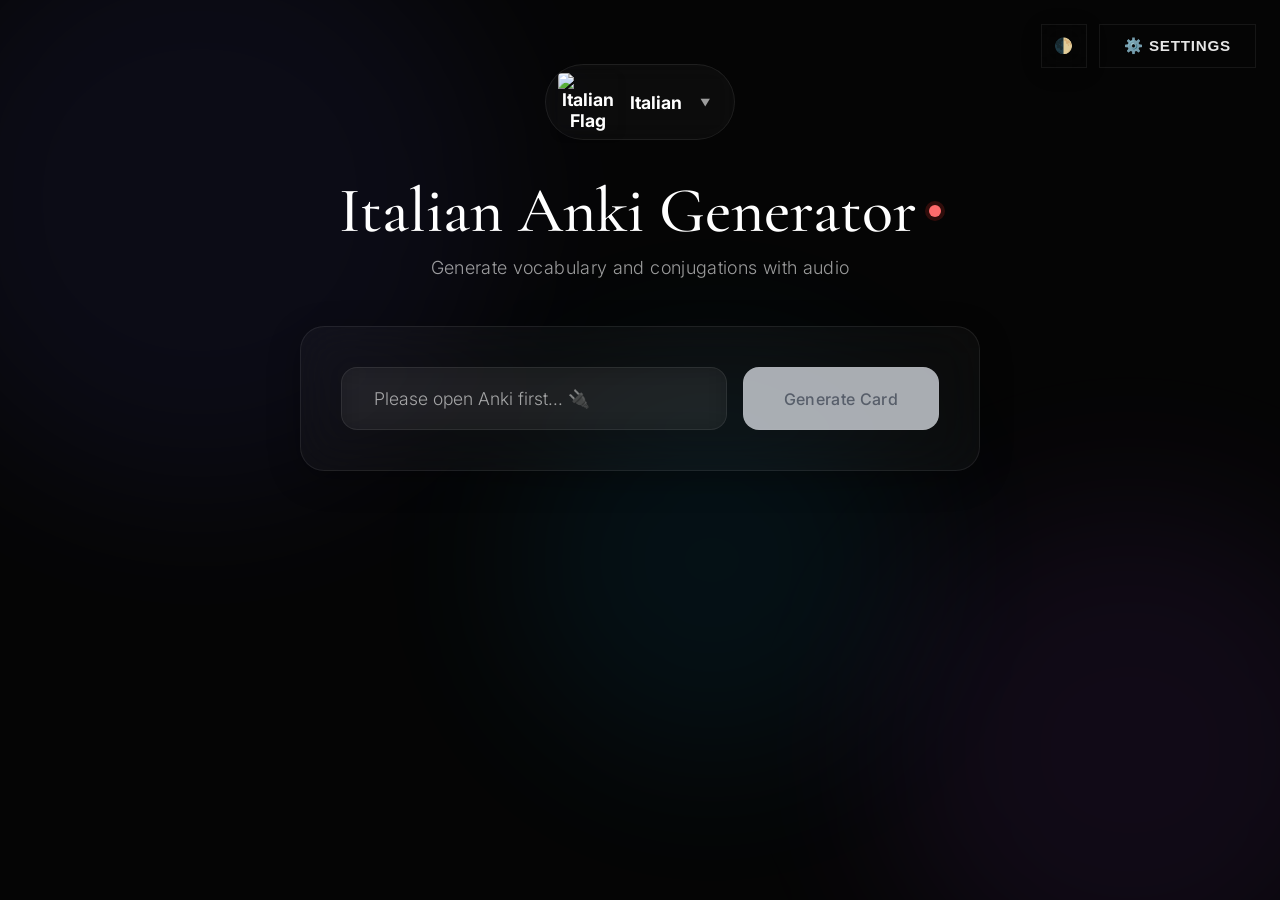
==== static/index.html @ a49e71ac "Add mobile instructions overlay for phone users" ====
<!DOCTYPE html>
<html lang="en">
<head>
    <meta charset="UTF-8">
    <meta name="viewport" content="width=device-width, initial-scale=1.0">
    <title>Italian Anki Generator</title>
    <link rel="stylesheet" href="styles.css?v=14">
    <link href="https://fonts.googleapis.com/css2?family=Cormorant+Garamond:ital,wght@0,300;0,400;0,500;0,600;1,400;1,500&family=Inter:wght@300;400;500;600&display=swap" rel="stylesheet">
    <link rel="icon" type="image/png" href="/favicon.png">
    <script>
        if (localStorage.getItem('theme') === 'light') {
            document.documentElement.classList.add('light-mode');
        }
    </script>
</head>
<body>
    <!-- Mobile Instructions Overlay -->
    <div id="mobileOverlay" class="mobile-overlay hidden">
        <div class="mobile-overlay-content">
            <div class="mobile-overlay-icon">💻</div>
            <h2>Desktop Required</h2>
            <p class="mobile-overlay-subtitle">This app connects directly to Anki on your computer.</p>

            <div class="mobile-instructions">
                <div class="mobile-step">
                    <span class="step-number">1</span>
                    <span>Open this website on your <strong>computer</strong> (not your phone)</span>
                </div>
                <div class="mobile-step">
                    <span class="step-number">2</span>
                    <span>Install <strong>Anki Desktop</strong> and the <strong>AnkiConnect</strong> add-on</span>
                </div>
                <div class="mobile-step">
                    <span class="step-number">3</span>
                    <span>Keep Anki open, then use this website to generate flashcards</span>
                </div>
                <div class="mobile-step">
                    <span class="step-number">4</span>
                    <span>Your cards will sync to <strong>AnkiWeb</strong> and appear on your phone automatically</span>
                </div>
            </div>

            <div class="mobile-overlay-url">
                <span class="url-label">Open on your computer:</span>
                <code id="siteUrl"></code>
            </div>

            <button id="mobileOverlayDismiss" class="mobile-dismiss-btn">I understand, continue anyway →</button>
        </div>
    </div>

    <div class="aurora-container">
        <div class="aurora-orb orb-1"></div>
        <div class="aurora-orb orb-2"></div>
        <div class="aurora-orb orb-3"></div>
    </div>
    <div class="top-right-nav">
        <button id="themeToggleBtn" class="settings-corner-btn" style="padding: 12px; min-width: auto;" title="Toggle Dark/Light Mode">🌓</button>
        <a href="/settings" class="settings-corner-btn" style="text-decoration: none;" title="Anki Settings">⚙️ Settings</a>
    </div>
    <div class="container" style="position: relative;">
        <header>
            <div class="flag-wrapper" style="position: relative; display: inline-block;">
                <div id="flagBanner" class="flag-banner bounce-anim" style="cursor: pointer; position: relative;">
                    <img id="flagImage" src="https://flagcdn.com/w160/it.png" class="waving-flag" alt="Italian Flag">
                    <span id="flagText">Italian</span>
                    <span class="dropdown-arrow">▼</span>
                </div>
                <div id="languageDropdown" class="custom-dropdown hidden">
                    <div class="dropdown-item" data-lang="Italian">🇮🇹 Italian</div>
                    <div class="dropdown-item" data-lang="Spanish">🇪🇸 Spanish</div>
                    <div class="dropdown-item" data-lang="French">🇫🇷 French</div>
                    <div class="dropdown-item" data-lang="German">🇩🇪 German</div>
                    <div class="dropdown-item" data-lang="Japanese">🇯🇵 Japanese</div>
                </div>
            </div>

            <div class="header-title-row">
                <h1 id="mainTitle">Italian Anki Generator</h1>
                <div class="status-indicator" id="ankiStatus" title="Checking Anki status..."></div>
            </div>
            <p>Generate vocabulary and conjugations with audio</p>
        </header>
        


        <div class="input-section minimal-panel">
            <form id="wordForm">
                <input type="text" id="wordInput" placeholder="Enter an Italian word or English phrase..." required autocomplete="off">
                <button type="submit" id="generateBtn">
                    <span class="btn-text">Generate Card</span>
                </button>
            </form>
            <div id="progressContainer" class="progress-container hidden">
                <div class="activity-header">
                    <div class="pulse-dot"></div>
                    <span>Live Generation Status</span>
                </div>
                <div id="activityLog" class="activity-log">
                    <!-- Streamed status updates will go here -->
                </div>
            </div>
            <div id="statusMessage" class="hidden"></div>
        </div>

        <div class="preview-section hidden" id="previewSection">
            <h2>Card Preview</h2>
            <div class="card-container">
                <div class="card-side minimal-panel" id="frontPreview">
                    <div class="side-label">Front</div>
                    <div class="html-content" id="frontHtml"></div>
                    <div class="audio-controls" id="frontAudioControls"></div>
                </div>
                <div class="card-side minimal-panel" id="backPreview">
                    <div class="side-label">Back</div>
                    <div class="html-content" id="backHtml"></div>
                    <div class="audio-controls" id="backAudioControls"></div>
                </div>
            </div>
        </div>
    </div>

    <script src="https://cdnjs.cloudflare.com/ajax/libs/gsap/3.12.2/gsap.min.js"></script>
    <script src="app.js?v=3"></script>
    <script>
        const themeToggleBtn = document.getElementById('themeToggleBtn');
        if (themeToggleBtn) {
            themeToggleBtn.addEventListener('click', () => {
                document.documentElement.classList.toggle('light-mode');
                const isLight = document.documentElement.classList.contains('light-mode');
                localStorage.setItem('theme', isLight ? 'light' : 'dark');
            });
        }

        // Mobile detection & overlay
        (function() {
            const isMobile = /Android|webOS|iPhone|iPad|iPod|BlackBerry|IEMobile|Opera Mini/i.test(navigator.userAgent)
                || (window.innerWidth <= 768 && 'ontouchstart' in window);
            const dismissed = sessionStorage.getItem('mobileDismissed');
            const overlay = document.getElementById('mobileOverlay');
            const siteUrl = document.getElementById('siteUrl');

            if (isMobile && !dismissed && overlay) {
                overlay.classList.remove('hidden');
                document.body.style.overflow = 'hidden';
                if (siteUrl) siteUrl.textContent = window.location.origin;
            }

            const dismissBtn = document.getElementById('mobileOverlayDismiss');
            if (dismissBtn) {
                dismissBtn.addEventListener('click', () => {
                    overlay.classList.add('hidden');
                    document.body.style.overflow = '';
                    sessionStorage.setItem('mobileDismissed', 'true');
                });
            }
        })();
    </script>
</body>
</html>
---- static/styles.css ----
@import url('https://fonts.googleapis.com/css2?family=Outfit:wght@400;500;600&family=Inter:wght@400;500;600&display=swap');

:root {
    --bg-color: #050505;
    --surface-color: rgba(255, 255, 255, 0.03);
    --surface-variant: rgba(255, 255, 255, 0.05);
    --text-primary: #ffffff;
    --text-secondary: rgba(255, 255, 255, 0.6);
    --border-color: rgba(255, 255, 255, 0.08);
    --accent-color: #ffffff;
    --accent-hover: rgba(255, 255, 255, 0.8);
    --input-bg: rgba(255, 255, 255, 0.02);
    --error-color: #ff6b6b;
    --success-color: #51cf66;
    --shadow-sm: 0 4px 24px rgba(0,0,0,0.2);
    --shadow-md: 0 8px 32px rgba(0,0,0,0.3);
}

:root.light-mode {
    --bg-color: #fcfcfc;
    --surface-color: rgba(255, 255, 255, 0.6);
    --surface-variant: rgba(255, 255, 255, 0.8);
    --text-primary: #111111;
    --text-secondary: rgba(0, 0, 0, 0.6);
    --border-color: rgba(0, 0, 0, 0.08);
    --accent-color: #000000;
    --accent-hover: rgba(0, 0, 0, 0.8);
    --input-bg: rgba(0, 0, 0, 0.02);
    --shadow-sm: 0 4px 24px rgba(0,0,0,0.05);
    --shadow-md: 0 8px 32px rgba(0,0,0,0.08);
}

/* Aurora Background */
.aurora-container {
    position: fixed;
    top: 0;
    left: 0;
    width: 100vw;
    height: 100vh;
    z-index: -1;
    overflow: hidden;
    background: var(--bg-color);
    transition: background 0.5s ease;
}
.aurora-orb {
    position: absolute;
    border-radius: 50%;
    filter: blur(80px);
    opacity: 0.5;
    animation: floatOrb 20s infinite ease-in-out alternate;
}
.orb-1 { width: 600px; height: 600px; background: rgba(99, 102, 241, 0.15); top: -100px; left: -100px; }
.orb-2 { width: 500px; height: 500px; background: rgba(168, 85, 247, 0.15); bottom: -100px; right: -100px; animation-delay: -5s; }
.orb-3 { width: 400px; height: 400px; background: rgba(14, 165, 233, 0.15); top: 40%; left: 40%; animation-delay: -10s; }

:root.light-mode .orb-1 { background: rgba(99, 102, 241, 0.3); }
:root.light-mode .orb-2 { background: rgba(168, 85, 247, 0.3); }
:root.light-mode .orb-3 { background: rgba(14, 165, 233, 0.3); }

@keyframes floatOrb {
    0% { transform: translate(0, 0) scale(1); }
    100% { transform: translate(100px, 50px) scale(1.2); }
}

* {
    box-sizing: border-box;
    margin: 0;
    padding: 0;
}

body {
    font-family: 'Inter', sans-serif;
    color: var(--text-primary);
    min-height: 100vh;
    background: transparent;
    color: var(--text-primary);
    min-height: 100vh;
    display: flex;
    justify-content: center;
    padding: 4rem 2rem;
    -webkit-font-smoothing: antialiased;
}

/* Layout */
.container {
    width: 100%;
    max-width: 680px;
}

header {
    margin-bottom: 3rem;
    text-align: center;
}

.flag-banner {
    display: inline-flex;
    align-items: center;
    gap: 12px;
    background: var(--surface-color);
    backdrop-filter: blur(12px);
    -webkit-backdrop-filter: blur(12px);
    padding: 8px 24px 8px 12px;
    border-radius: 9999px;
    box-shadow: none;
    border: 1px solid var(--border-color);
    margin-bottom: 2rem;
    font-size: 1.1rem;
    font-weight: 700;
    color: var(--text-primary);
}

.waving-flag {
    width: 60px;
    height: auto;
    border-radius: 4px;
    box-shadow: 0 4px 8px rgba(0,0,0,0.15);
    animation: wave-flag 2.5s infinite ease-in-out;
    transform-origin: left center;
}

@keyframes wave-flag {
    0% { transform: perspective(400px) rotateY(-10deg) skewY(1deg); }
    50% { transform: perspective(400px) rotateY(15deg) skewY(-2deg); }
    100% { transform: perspective(400px) rotateY(-10deg) skewY(1deg); }
}

.bounce-anim {
    animation: popIn 0.5s cubic-bezier(0.175, 0.885, 0.32, 1.275);
}

@keyframes popIn {
    0% { transform: scale(0.8); opacity: 0; }
    100% { transform: scale(1); opacity: 1; }
}

.header-title-row {
    display: flex;
    align-items: center;
    justify-content: center;
    gap: 12px;
}

.status-indicator {
    width: 12px;
    height: 12px;
    border-radius: 50%;
    background-color: #ccc;
    transition: all 0.3s ease;
    margin-top: -8px; /* Visually center with heading text */
    animation: cute-breathe 2.5s infinite ease-in-out;
}

@keyframes cute-breathe {
    0%, 100% { 
        transform: scale(0.8); 
        opacity: 0.6; 
    }
    50% { 
        transform: scale(1.15); 
        opacity: 1; 
    }
}

.status-online {
    background-color: var(--success-color);
    box-shadow: 0 0 0 4px rgba(30, 142, 62, 0.2);
}

.status-offline {
    background-color: var(--error-color);
    box-shadow: 0 0 0 4px rgba(217, 48, 37, 0.2);
}

h1 {
    font-family: 'Cormorant Garamond', serif;
    font-size: 4rem;
    font-weight: 500;
    letter-spacing: 0;
    text-transform: none;
    margin-bottom: 0.5rem;
    color: var(--text-primary);
}

header p {
    color: var(--text-secondary);
    font-size: 1.125rem;
    font-weight: 300;
    letter-spacing: 0.02em;
    text-transform: none;
}

/* Ethereal Glass Panel */
.minimal-panel {
    background: var(--surface-color);
    backdrop-filter: blur(24px);
    -webkit-backdrop-filter: blur(24px);
    border-radius: 24px;
    padding: 2.5rem;
    box-shadow: var(--shadow-md);
    border: 1px solid var(--border-color);
    position: relative;
    overflow: hidden;
    transition: transform 0.4s cubic-bezier(0.16, 1, 0.3, 1), box-shadow 0.4s cubic-bezier(0.16, 1, 0.3, 1);
}

.minimal-panel:hover {
    box-shadow: 0 12px 48px rgba(0,0,0,0.4);
    transform: translateY(-4px);
}

/* Input Section */
.input-section form {
    display: flex;
    flex-direction: column;
    gap: 1rem;
}

@media (min-width: 480px) {
    .input-section form {
        flex-direction: row;
    }
}

input {
    flex: 1;
    background: var(--input-bg);
    backdrop-filter: blur(12px);
    -webkit-backdrop-filter: blur(12px);
    border: 1px solid var(--border-color);
    border-radius: 16px;
    padding: 1.25rem 2rem;
    color: var(--text-primary);
    font-size: 1.1rem;
    outline: none;
    transition: all 0.3s ease;
    font-family: 'Inter', sans-serif;
    letter-spacing: 0;
}

input::placeholder {
    color: var(--text-secondary);
    font-weight: 300;
}

input:focus {
    background: rgba(255, 255, 255, 0.08);
    border-color: rgba(255, 255, 255, 0.3);
    box-shadow: 0 0 0 4px rgba(255, 255, 255, 0.05);
}

:root.light-mode input:focus {
    background: rgba(0, 0, 0, 0.04);
    border-color: rgba(0, 0, 0, 0.2);
    box-shadow: 0 0 0 4px rgba(0, 0, 0, 0.05);
}

button {
    background: rgba(255, 255, 255, 0.05);
    backdrop-filter: blur(12px);
    -webkit-backdrop-filter: blur(12px);
    color: var(--text-primary);
    border: 1px solid rgba(255, 255, 255, 0.2);
    border-radius: 16px;
    padding: 1.25rem 2.5rem;
    font-size: 1rem;
    font-weight: 500;
    cursor: pointer;
    transition: all 0.4s cubic-bezier(0.16, 1, 0.3, 1);
    font-family: 'Inter', sans-serif;
    letter-spacing: 0.02em;
    text-transform: none;
    display: flex;
    align-items: center;
    justify-content: center;
    min-width: 180px;
    box-shadow: var(--shadow-sm);
}

:root.light-mode button {
    background: rgba(0, 0, 0, 0.05);
    border: 1px solid rgba(0, 0, 0, 0.1);
}

button:hover {
    background: rgba(255, 255, 255, 1);
    color: #000000;
    transform: translateY(-2px);
    box-shadow: 0 8px 24px rgba(255, 255, 255, 0.2);
}

:root.light-mode button:hover {
    background: #000000;
    color: #ffffff;
    box-shadow: 0 8px 24px rgba(0, 0, 0, 0.15);
}

button:active {
    transform: scale(0.98);
}

button:disabled {
    opacity: 0.5;
    cursor: not-allowed;
    background: rgba(128, 128, 128, 0.1);
    color: var(--text-secondary);
    border-color: var(--border-color);
}

/* Offline state styling */
.anki-offline input {
    background: rgba(128, 128, 128, 0.1);
    color: var(--text-secondary);
    cursor: not-allowed;
    border-color: var(--border-color);
}

.anki-offline input::placeholder {
    color: var(--text-secondary);
}

.anki-offline button#generateBtn {
    background: #d1d5db;
    color: #6b7280;
    cursor: not-allowed;
    transform: none;
    box-shadow: none;
    opacity: 0.8;
}

#statusMessage {
    margin-top: 1.5rem;
    font-size: 0.875rem;
    font-weight: 500;
    text-align: center;
    font-family: 'Outfit', sans-serif;
}

.success { color: var(--success-color); }
.error { color: var(--error-color); }
.hidden { display: none !important; }

.show-status {
    animation: slideUpFadeIn 0.4s cubic-bezier(0.175, 0.885, 0.32, 1.275) forwards;
}

.hide-status {
    animation: fadeOutDown 0.4s ease forwards;
}

@keyframes slideUpFadeIn {
    0% { transform: translateY(10px); opacity: 0; }
    100% { transform: translateY(0); opacity: 1; }
}

@keyframes fadeOutDown {
    0% { transform: translateY(0); opacity: 1; }
    100% { transform: translateY(10px); opacity: 0; }
}

/* Activity Log */
.progress-container {
    width: 100%;
    margin-top: 1.5rem;
    background: rgba(255, 255, 255, 0.6);
    border: 1px solid var(--border-color);
    border-radius: 12px;
    padding: 12px;
    box-shadow: inset 0 2px 8px rgba(0,0,0,0.02);
    animation: popIn 0.3s ease;
    text-align: left;
}

.activity-header {
    display: flex;
    align-items: center;
    gap: 8px;
    font-size: 0.85rem;
    font-weight: 600;
    color: var(--text-secondary);
    margin-bottom: 12px;
    padding-bottom: 8px;
    border-bottom: 1px solid rgba(0,0,0,0.05);
    text-transform: uppercase;
    letter-spacing: 0.5px;
}

.pulse-dot {
    width: 8px;
    height: 8px;
    background-color: #34a853;
    border-radius: 50%;
    box-shadow: 0 0 0 0 rgba(52, 168, 83, 0.7);
    animation: pulse 1.5s infinite;
}

@keyframes pulse {
    0% { transform: scale(0.95); box-shadow: 0 0 0 0 rgba(52, 168, 83, 0.7); }
    70% { transform: scale(1); box-shadow: 0 0 0 6px rgba(52, 168, 83, 0); }
    100% { transform: scale(0.95); box-shadow: 0 0 0 0 rgba(52, 168, 83, 0); }
}

.activity-log {
    display: flex;
    flex-direction: column;
    gap: 8px;
    max-height: 120px;
    overflow-y: hidden;
}

.activity-item {
    font-size: 0.95rem;
    color: var(--text-primary);
    display: flex;
    align-items: center;
    gap: 8px;
    opacity: 0;
    transform: translateY(10px);
    animation: slideUpFade 0.4s cubic-bezier(0.175, 0.885, 0.32, 1.275) forwards;
}

.activity-item.completed {
    color: var(--text-secondary);
}

.activity-item.completed::before {
    content: "✓";
    color: #34a853;
    font-weight: bold;
}

.activity-item.loading::before {
    content: "⟳";
    color: var(--accent-color);
    display: inline-block;
    animation: spin 1.5s linear infinite;
}

@keyframes slideUpFade {
    to { opacity: 1; transform: translateY(0); }
}

@keyframes spin {
    100% { transform: rotate(360deg); }
}
}

/* Preview Section */
.preview-section {
    margin-top: 4rem;
    animation: fadeIn 0.4s ease-out;
}

.preview-section h2 {
    font-family: 'Cormorant Garamond', serif;
    font-size: 2.5rem;
    font-weight: 400;
    margin-bottom: 1.5rem;
    color: var(--text-secondary);
    text-align: center;
    letter-spacing: 0;
    text-transform: none;
}

.card-container {
    display: flex;
    flex-direction: column;
    gap: 1.5rem;
}

.card-side {
    position: relative;
    padding: 2.5rem;
    padding-top: 3.5rem;
    background: var(--surface-color);
    backdrop-filter: blur(24px);
    -webkit-backdrop-filter: blur(24px);
    border: 1px solid var(--border-color);
    border-radius: 24px;
    box-shadow: var(--shadow-sm);
    transition: transform 0.4s cubic-bezier(0.16, 1, 0.3, 1), box-shadow 0.4s cubic-bezier(0.16, 1, 0.3, 1);
}

.card-side:hover {
    transform: translateY(-4px);
    box-shadow: var(--shadow-md);
}

.side-label {
    position: absolute;
    top: 1.25rem;
    left: 1.5rem;
    font-size: 0.85rem;
    text-transform: uppercase;
    letter-spacing: 0.1em;
    color: var(--text-secondary);
    font-weight: 500;
    font-family: 'Inter', sans-serif;
}

/* Anki Content Overrides */
.html-content {
    background: var(--surface-color);
    border-radius: 0;
}

@keyframes fadeIn {
    from { opacity: 0; transform: translateY(8px); }
    to { opacity: 1; transform: translateY(0); }
}

/* Duplicate Error Animation */
@keyframes shake {
    0%, 100% { transform: translateX(0); }
    20%, 60% { transform: translateX(-5px); }
    40%, 80% { transform: translateX(5px); }
}

.error-shake {
    animation: shake 0.4s cubic-bezier(.36,.07,.19,.97) both;
    background: #fce8e6 !important;
    border-color: transparent !important;
}

/* Audio Controls */
.audio-controls {
    margin-top: 1.5rem;
    display: flex;
    gap: 0.75rem;
    justify-content: center;
    flex-wrap: wrap;
}

.play-audio-btn {
    background: transparent;
    color: var(--text-primary);
    border: 1px solid var(--border-color);
    border-radius: 0;
    padding: 6px 14px;
    font-size: 0.85rem;
    font-weight: 500;
    cursor: pointer;
    display: flex;
    align-items: center;
    gap: 6px;
    transition: all 0.2s ease;
    min-width: 0;
    box-shadow: none;
    font-family: 'Space Grotesk', sans-serif;
    letter-spacing: 0.05em;
    text-transform: uppercase;
}

.play-audio-btn:hover {
    background: #ffffff;
    color: #000000;
    transform: scale(1.05);
    box-shadow: none;
}

.play-audio-btn svg {
    width: 16px;
    height: 16px;
    fill: currentColor;
}

/* Settings Panel */
.icon-btn {
    background: transparent;
    border: none;
    font-size: 1.25rem;
    cursor: pointer;
    padding: 4px;
    min-width: auto;
    border-radius: 50%;
    transition: background 0.2s;
    box-shadow: none;
}

.icon-btn:hover {
    background: var(--input-bg);
    box-shadow: none;
}

.top-right-nav {
    position: fixed;
    top: 24px;
    right: 24px;
    display: flex;
    gap: 12px;
    z-index: 1000;
}

.settings-corner-btn {
    font-size: 0.95rem;
    font-family: 'Space Grotesk', sans-serif;
    font-weight: 600;
    color: var(--text-primary);
    background: transparent;
    border: 1px solid var(--border-color);
    border-radius: 0;
    padding: 12px 24px;
    cursor: pointer;
    opacity: 0.9;
    transition: all 0.3s ease;
    display: flex;
    align-items: center;
    gap: 8px;
    text-transform: uppercase;
    letter-spacing: 0.05em;
}

.settings-corner-btn:hover {
    opacity: 1;
    background: var(--text-primary);
    color: var(--bg-color);
    transform: translateY(-2px);
    border-color: var(--text-primary);
}

.settings-panel {
    margin-bottom: 2rem;
}

.settings-panel h3 {
    font-family: 'Outfit', sans-serif;
    font-size: 1.1rem;
    font-weight: 500;
    margin-bottom: 1.5rem;
    color: var(--text-primary);
}

.settings-grid {
    display: grid;
    grid-template-columns: 1fr;
    gap: 1.5rem;
}

@media (min-width: 480px) {
    .settings-grid {
        grid-template-columns: 1fr 1fr;
    }
}

.setting-group {
    display: flex;
    flex-direction: column;
    gap: 0.5rem;
}

.setting-group.full-width {
    grid-column: 1 / -1;
}

textarea {
    width: 100%;
    border: none;
    background: var(--input-bg);
    color: var(--text-primary);
    font-family: monospace;
    font-size: 0.85rem;
    line-height: 1.4;
    padding: 1rem;
    border-radius: 12px;
    resize: vertical;
    outline: none;
    transition: background 0.2s, box-shadow 0.2s;
    box-sizing: border-box;
}

textarea:focus {
    background: #ffffff;
    box-shadow: 0 0 0 3px rgba(66, 133, 244, 0.1);
}

.setting-group label {
    font-size: 0.875rem;
    font-weight: 600;
    color: var(--text-primary);
}

.setting-group select, .setting-group input {
    width: 100%;
    padding: 12px 16px;
    border: 1px solid var(--border-color);
    border-radius: 12px;
    font-size: 0.95rem;
    font-family: 'Inter', sans-serif;
    background-color: var(--input-bg);
    color: var(--text-primary);
    transition: all 0.2s;
}

.setting-group select:focus, .setting-group input:focus {
    border-color: var(--accent-color);
    outline: none;
    background-color: rgba(255, 255, 255, 0.05);
}

.setting-group select option {
    background-color: #ffffff;
    color: var(--text-primary);
}

.deck-input-group {
    display: flex;
    gap: 0.5rem;
}

.deck-input-group input, .deck-input-group select {
    border-radius: 8px;
    padding: 0.75rem 1rem;
}

.small-btn {
    min-width: 40px;
    padding: 0.5rem;
    border-radius: 8px;
    font-size: 1rem;
}

.hint {
    font-size: 0.75rem;
    color: var(--text-secondary);
}

@keyframes blink {
    0% { opacity: 1; }
    50% { opacity: 0.4; }
    100% { opacity: 1; }
}

.blink-status {
    animation: blink 2s infinite ease-in-out;
    background: rgba(52, 168, 83, 0.1);
    padding: 4px 10px;
    border-radius: 12px;
    border: 1px solid rgba(52, 168, 83, 0.3);
    display: inline-block;
}

.dropdown-arrow {
    font-size: 10px;
    margin-left: 6px;
    opacity: 0.6;
    display: inline-block;
    vertical-align: middle;
}

.custom-dropdown {
    position: absolute;
    top: 100%;
    left: 50%;
    transform: translateX(-50%);
    margin-top: 12px;
    background: var(--surface-color);
    border: 1px solid var(--border-color);
    border-radius: 0;
    padding: 8px;
    min-width: 160px;
    z-index: 100;
    box-shadow: none;
    backdrop-filter: blur(10px);
    display: flex;
    flex-direction: column;
    gap: 4px;
    opacity: 1;
    visibility: visible;
    transition: all 0.2s cubic-bezier(0.175, 0.885, 0.32, 1.275);
}

.custom-dropdown.hidden {
    opacity: 0;
    visibility: hidden;
    transform: translateX(-50%) translateY(-10px);
    pointer-events: none;
}

.dropdown-item {
    padding: 10px 16px;
    border-radius: 10px;
    cursor: pointer;
    transition: all 0.2s;
    font-size: 15px;
    font-weight: 500;
    color: var(--text-primary);
    text-align: left;
}

.dropdown-item:hover {
    background: var(--input-bg);
    transform: translateX(4px);
}

/* Cloud Badge Animation */
.cloud-badge {
    border-radius: 50px;
    padding: 10px 20px;
    display: inline-flex;
    align-items: center;
    gap: 8px;
    font-size: 14px;
    font-weight: 600;
    margin-bottom: 20px;
    animation: float 3s ease-in-out infinite;
    backdrop-filter: blur(10px);
    -webkit-backdrop-filter: blur(10px);
    color: white;
    transition: all 0.3s ease;
}

.cloud-success {
    background: linear-gradient(135deg, #4285f4, #1967d2);
    border: 1px solid rgba(66, 133, 244, 0.4);
    box-shadow: 0 4px 15px rgba(66, 133, 244, 0.3), 0 0 20px rgba(66, 133, 244, 0.4);
}

.cloud-error {
    background: linear-gradient(135deg, #ea4335, #c5221f);
    border: 1px solid rgba(234, 67, 53, 0.4);
    box-shadow: 0 4px 15px rgba(234, 67, 53, 0.3), 0 0 20px rgba(234, 67, 53, 0.4);
}

.cloud-badge .cloud-icon {
    font-size: 18px;
    animation: pulseCloud 2s infinite;
}

.cloud-badge .sparkle-icon {
    font-size: 16px;
    color: #fbbc04;
    animation: twinkle 1.5s infinite alternate;
}

@keyframes float {
    0% { transform: translateY(0px); }
    50% { transform: translateY(-5px); }
    100% { transform: translateY(0px); }
}

@keyframes pulseCloud {
    0% { transform: scale(1); filter: drop-shadow(0 0 5px rgba(255,255,255,0.4)); }
    50% { transform: scale(1.1); filter: drop-shadow(0 0 10px rgba(255,255,255,0.8)); }
    100% { transform: scale(1); filter: drop-shadow(0 0 5px rgba(255,255,255,0.4)); }
}

@keyframes twinkle {
    0% { opacity: 0.3; transform: scale(0.8) rotate(0deg); }
}

/* Rocket Animation */
.rocket-container {
    position: fixed;
    bottom: -100px;
    left: 50%;
    transform: translateX(-50%);
    font-size: 60px;
    z-index: 9999;
    pointer-events: none;
}

.rocket-launching {
    animation: blastOff 2s cubic-bezier(0.5, 0, 0.2, 1) forwards;
}

@keyframes blastOff {
    0% { bottom: -100px; transform: translateX(-50%) scale(1); filter: drop-shadow(0 0 10px rgba(255, 165, 0, 0.8)); }
    20% { bottom: 20px; transform: translateX(-50%) scale(1.2) rotate(5deg); }
    40% { bottom: 40px; transform: translateX(-50%) scale(1.2) rotate(-5deg); }
    100% { bottom: 120vh; transform: translateX(-50%) scale(0.5); filter: drop-shadow(0 20px 20px rgba(255, 69, 0, 0)); }
}

.rocket-particles {
    position: absolute;
    bottom: -10px;
    left: 50%;
    transform: translateX(-50%);
    width: 20px;
    height: 40px;
    background: linear-gradient(to bottom, #ff9900, #ff0000, transparent);
    border-radius: 50%;
    filter: blur(5px);
    animation: exhaustFire 0.1s infinite alternate;
}

@keyframes exhaustFire {
    0% { height: 40px; opacity: 1; }
    100% { height: 60px; opacity: 0.7; }
}

/* ======================================
   Mobile Instructions Overlay
   ====================================== */

.mobile-overlay {
    position: fixed;
    inset: 0;
    z-index: 10000;
    background: var(--bg-color);
    display: flex;
    align-items: center;
    justify-content: center;
    padding: 1.5rem;
    overflow-y: auto;
}

.mobile-overlay.hidden {
    display: none !important;
}

.mobile-overlay-content {
    max-width: 420px;
    width: 100%;
    text-align: center;
    animation: fadeIn 0.6s ease-out;
}

.mobile-overlay-icon {
    font-size: 4rem;
    margin-bottom: 1rem;
    animation: float 3s ease-in-out infinite;
}

.mobile-overlay-content h2 {
    font-family: 'Cormorant Garamond', serif;
    font-size: 2.2rem;
    font-weight: 500;
    color: var(--text-primary);
    margin-bottom: 0.5rem;
}

.mobile-overlay-subtitle {
    color: var(--text-secondary);
    font-size: 1rem;
    margin-bottom: 2rem;
    line-height: 1.5;
}

.mobile-instructions {
    text-align: left;
    display: flex;
    flex-direction: column;
    gap: 1rem;
    margin-bottom: 2rem;
}

.mobile-step {
    display: flex;
    align-items: flex-start;
    gap: 14px;
    font-size: 0.95rem;
    color: var(--text-primary);
    line-height: 1.5;
}

.step-number {
    flex-shrink: 0;
    width: 28px;
    height: 28px;
    border-radius: 50%;
    background: rgba(255, 255, 255, 0.08);
    border: 1px solid var(--border-color);
    display: flex;
    align-items: center;
    justify-content: center;
    font-size: 0.8rem;
    font-weight: 600;
    color: var(--text-secondary);
}

:root.light-mode .step-number {
    background: rgba(0, 0, 0, 0.05);
}

.mobile-overlay-url {
    background: var(--surface-color);
    border: 1px solid var(--border-color);
    border-radius: 12px;
    padding: 1rem;
    margin-bottom: 1.5rem;
}

.mobile-overlay-url .url-label {
    display: block;
    font-size: 0.75rem;
    text-transform: uppercase;
    letter-spacing: 0.05em;
    color: var(--text-secondary);
    margin-bottom: 0.5rem;
    font-weight: 600;
}

.mobile-overlay-url code {
    font-size: 0.95rem;
    color: var(--text-primary);
    word-break: break-all;
    font-family: 'Inter', monospace;
    font-weight: 500;
}

.mobile-dismiss-btn {
    background: transparent;
    border: 1px solid var(--border-color);
    color: var(--text-secondary);
    padding: 0.75rem 1.5rem;
    border-radius: 12px;
    font-size: 0.85rem;
    font-weight: 500;
    cursor: pointer;
    transition: all 0.3s ease;
    font-family: 'Inter', sans-serif;
    min-width: auto;
    box-shadow: none;
}

.mobile-dismiss-btn:hover {
    color: var(--text-primary);
    border-color: var(--text-secondary);
    background: var(--surface-color);
    transform: none;
    box-shadow: none;
}

/* ======================================
   Mobile Responsive Styles
   ====================================== */

@media (max-width: 768px) {
    body {
        padding: 1.5rem 1rem;
        padding-top: 5rem; /* space for fixed nav */
    }

    .container {
        max-width: 100%;
    }

    /* Top Nav */
    .top-right-nav {
        top: 12px;
        right: 12px;
        gap: 8px;
    }

    .settings-corner-btn {
        font-size: 0.8rem;
        padding: 8px 14px;
        letter-spacing: 0.03em;
    }

    /* Header */
    header {
        margin-bottom: 2rem;
    }

    h1 {
        font-size: 2.4rem;
        margin-bottom: 0.3rem;
    }

    header p {
        font-size: 0.95rem;
    }

    /* Flag Banner */
    .flag-banner {
        padding: 6px 16px 6px 8px;
        font-size: 0.95rem;
        margin-bottom: 1.2rem;
    }

    .waving-flag {
        width: 40px;
    }

    /* Panels */
    .minimal-panel {
        padding: 1.5rem;
        border-radius: 18px;
    }

    /* Input & Button */
    input {
        padding: 1rem 1.25rem;
        font-size: 1rem;
        border-radius: 14px;
    }

    button {
        padding: 1rem 1.5rem;
        font-size: 0.9rem;
        min-width: 140px;
        border-radius: 14px;
    }

    /* Progress / Activity */
    .progress-container {
        padding: 10px;
        border-radius: 10px;
    }

    .activity-header {
        font-size: 0.75rem;
    }

    .activity-item {
        font-size: 0.85rem;
    }

    /* Preview */
    .preview-section {
        margin-top: 2.5rem;
    }

    .preview-section h2 {
        font-size: 1.8rem;
    }

    .card-side {
        padding: 1.5rem;
        padding-top: 2.5rem;
        border-radius: 18px;
    }

    /* Settings Page */
    .settings-grid {
        grid-template-columns: 1fr !important;
    }

    .deck-input-group {
        flex-wrap: wrap;
    }

    .deck-input-group input,
    .deck-input-group select {
        min-width: 0;
        flex: 1;
    }

    /* Dropdown */
    .custom-dropdown {
        min-width: 140px;
    }

    /* Aurora orbs – smaller on mobile for performance */
    .orb-1 { width: 300px; height: 300px; }
    .orb-2 { width: 250px; height: 250px; }
    .orb-3 { width: 200px; height: 200px; }
}

@media (max-width: 400px) {
    body {
        padding: 1rem 0.75rem;
        padding-top: 4.5rem;
    }

    h1 {
        font-size: 1.9rem;
    }

    header p {
        font-size: 0.85rem;
    }

    .flag-banner {
        padding: 5px 12px 5px 6px;
        font-size: 0.85rem;
        gap: 8px;
    }

    .waving-flag {
        width: 32px;
    }

    .minimal-panel {
        padding: 1.25rem;
        border-radius: 16px;
    }

    input {
        padding: 0.85rem 1rem;
        font-size: 0.9rem;
    }

    button {
        padding: 0.85rem 1.25rem;
        font-size: 0.85rem;
        min-width: 120px;
    }

    .settings-corner-btn {
        font-size: 0.75rem;
        padding: 6px 10px;
    }

    .preview-section h2 {
        font-size: 1.5rem;
    }

    .card-side {
        padding: 1.25rem;
        padding-top: 2.25rem;
    }

    .play-audio-btn {
        padding: 5px 10px;
        font-size: 0.75rem;
    }
}
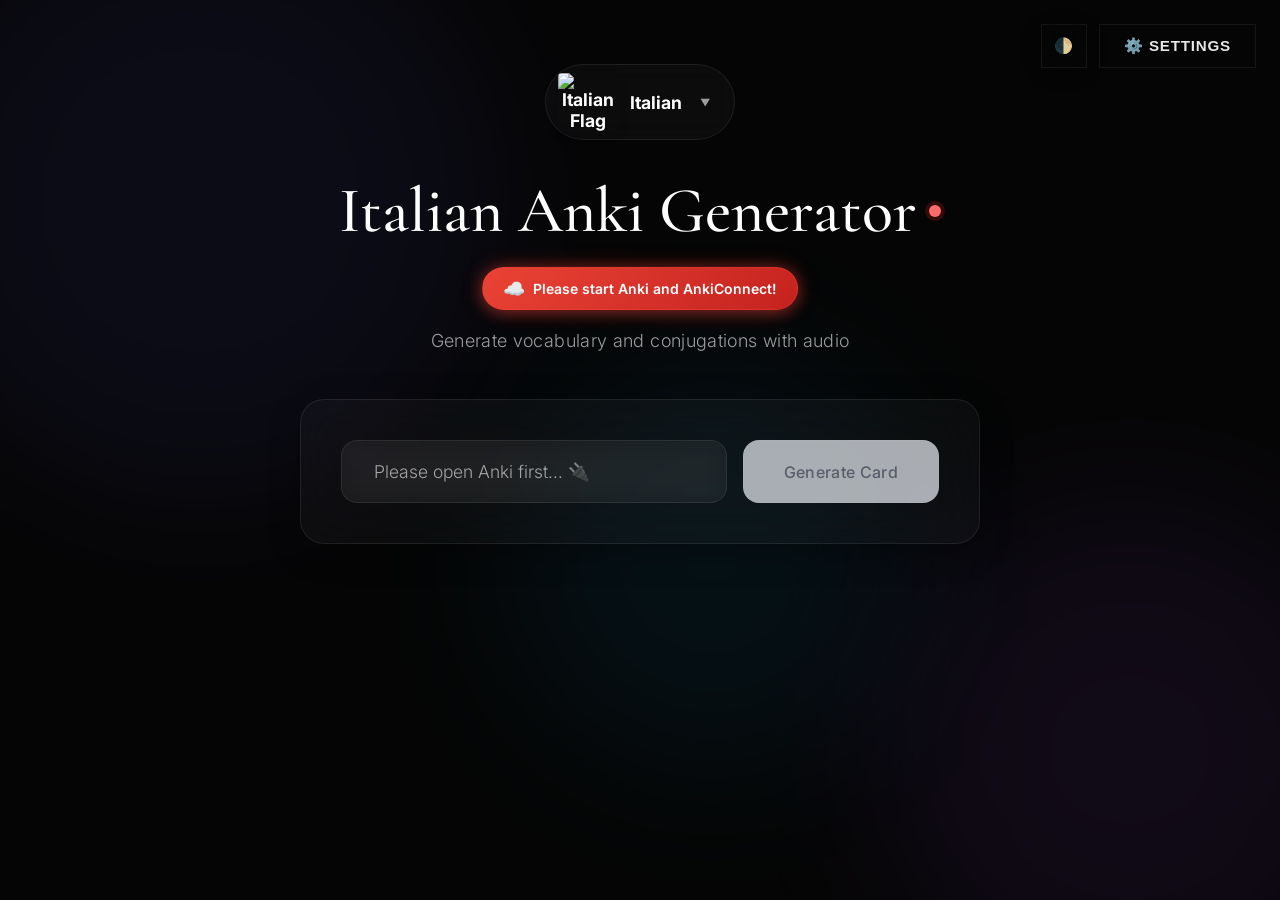
==== commit 06365579: "feat: add cloud notice when Anki is offline" ====
--- a/static/index.html
+++ b/static/index.html
@@ -45,6 +45,11 @@
                 <code id="siteUrl"></code>
             </div>
 
+            <div class="mobile-overlay-url">
+                <span class="url-label">GitHub Repository:</span>
+                <a href="https://github.com/Ali-Mehrhosseini/anki-generator" target="_blank" style="color: var(--text-primary); font-size: 0.9rem; word-break: break-all; font-weight: 500; text-decoration: underline;">github.com/Ali-Mehrhosseini/anki-generator</a>
+            </div>
+
             <button id="mobileOverlayDismiss" class="mobile-dismiss-btn">I understand, continue anyway →</button>
         </div>
     </div>
@@ -78,6 +83,9 @@
             <div class="header-title-row">
                 <h1 id="mainTitle">Italian Anki Generator</h1>
                 <div class="status-indicator" id="ankiStatus" title="Checking Anki status..."></div>
+            </div>
+            <div id="ankiCloudNotice" class="cloud-badge cloud-error hidden" style="margin-top: 10px;">
+                <span class="cloud-icon">☁️</span> Please start Anki and AnkiConnect!
             </div>
             <p>Generate vocabulary and conjugations with audio</p>
         </header>
--- a/static/styles.css
+++ b/static/styles.css
@@ -999,8 +999,8 @@
 
 .mobile-dismiss-btn {
     background: transparent;
-    border: 1px solid var(--border-color);
-    color: var(--text-secondary);
+    border: 1px solid rgba(255, 200, 50, 0.4);
+    color: #ffc832;
     padding: 0.75rem 1.5rem;
     border-radius: 12px;
     font-size: 0.85rem;
@@ -1013,11 +1013,22 @@
 }
 
 .mobile-dismiss-btn:hover {
-    color: var(--text-primary);
-    border-color: var(--text-secondary);
-    background: var(--surface-color);
+    color: #000;
+    background: #ffc832;
+    border-color: #ffc832;
     transform: none;
     box-shadow: none;
+}
+
+:root.light-mode .mobile-dismiss-btn {
+    color: #b58900;
+    border-color: rgba(181, 137, 0, 0.4);
+}
+
+:root.light-mode .mobile-dismiss-btn:hover {
+    color: #fff;
+    background: #b58900;
+    border-color: #b58900;
 }
 
 /* ======================================
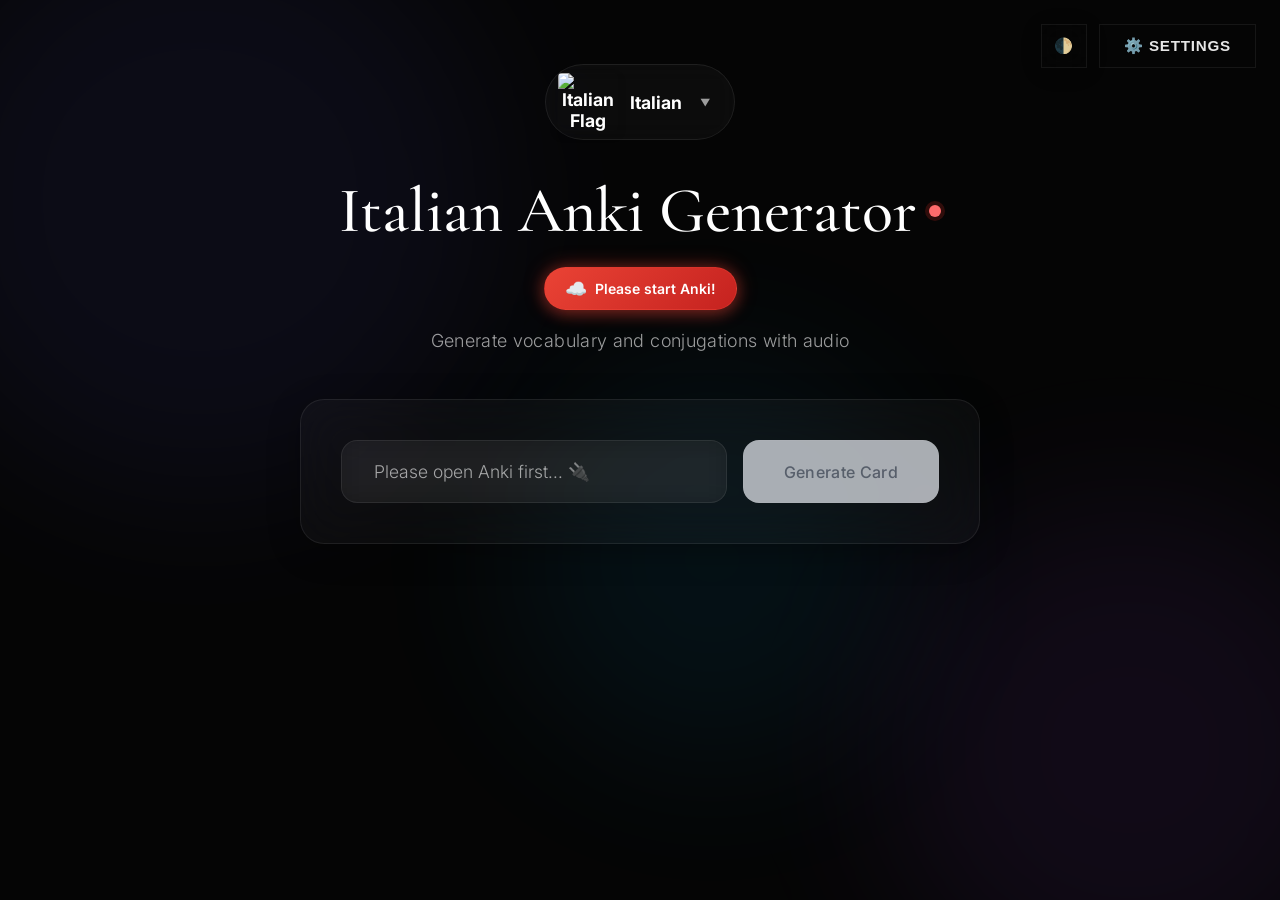
==== commit 9ca1451f: "fix: update cloud notice text and add 3s disappearance delay" ====
--- a/static/index.html
+++ b/static/index.html
@@ -85,7 +85,7 @@
                 <div class="status-indicator" id="ankiStatus" title="Checking Anki status..."></div>
             </div>
             <div id="ankiCloudNotice" class="cloud-badge cloud-error hidden" style="margin-top: 10px;">
-                <span class="cloud-icon">☁️</span> Please start Anki and AnkiConnect!
+                <span class="cloud-icon">☁️</span> Please start Anki!
             </div>
             <p>Generate vocabulary and conjugations with audio</p>
         </header>
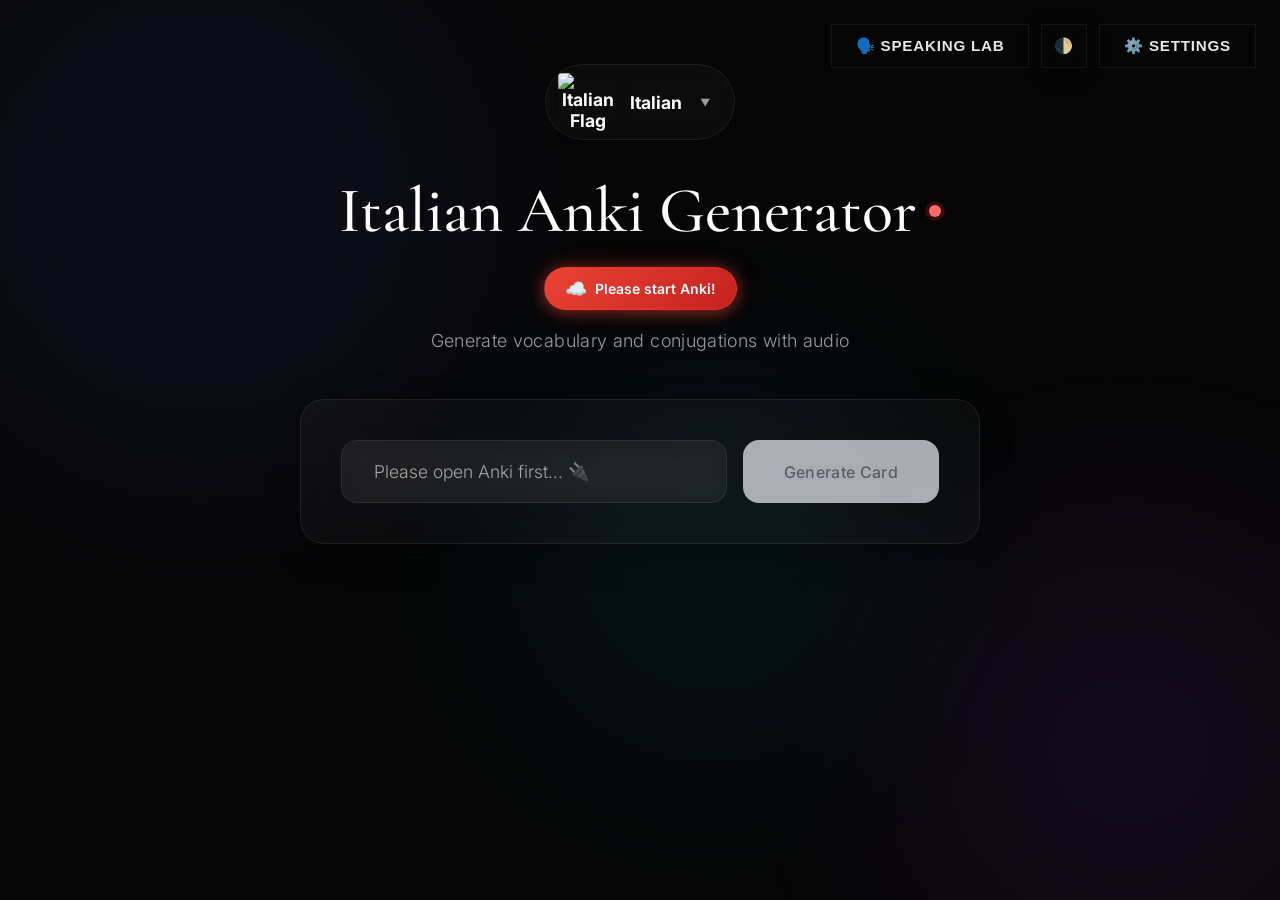
==== commit f370dc06: "feat: add Listening Comprehension and Sentence Cloze card types - Add listening and cloze templates " ====
--- a/static/index.html
+++ b/static/index.html
@@ -4,7 +4,7 @@
     <meta charset="UTF-8">
     <meta name="viewport" content="width=device-width, initial-scale=1.0">
     <title>Italian Anki Generator</title>
-    <link rel="stylesheet" href="styles.css?v=14">
+    <link rel="stylesheet" href="styles.css?v=18">
     <link href="https://fonts.googleapis.com/css2?family=Cormorant+Garamond:ital,wght@0,300;0,400;0,500;0,600;1,400;1,500&family=Inter:wght@300;400;500;600&display=swap" rel="stylesheet">
     <link rel="icon" type="image/png" href="/favicon.png">
     <script>
@@ -59,7 +59,7 @@
         <div class="aurora-orb orb-2"></div>
         <div class="aurora-orb orb-3"></div>
     </div>
-    <div class="top-right-nav">
+    <div class="top-right-nav"><a href="/speaking" class="settings-corner-btn" style="text-decoration:none;">🗣️ Speaking Lab</a>
         <button id="themeToggleBtn" class="settings-corner-btn" style="padding: 12px; min-width: auto;" title="Toggle Dark/Light Mode">🌓</button>
         <a href="/settings" class="settings-corner-btn" style="text-decoration: none;" title="Anki Settings">⚙️ Settings</a>
     </div>
@@ -108,6 +108,13 @@
                     <!-- Streamed status updates will go here -->
                 </div>
             </div>
+            <section id="meaningChoicePanel" class="meaning-choice-panel hidden" aria-live="polite">
+                <div class="meaning-choice-eyebrow">Choose a meaning</div>
+                <h2 id="meaningChoiceTitle">What did you mean?</h2>
+                <p class="meaning-choice-help">Select one option before the card and audio are created.</p>
+                <div id="meaningChoiceOptions" class="meaning-choice-options"></div>
+                <button type="button" id="meaningChoiceCancel" class="meaning-choice-cancel">Cancel</button>
+            </section>
             <div id="statusMessage" class="hidden"></div>
         </div>
 
@@ -125,11 +132,24 @@
                     <div class="audio-controls" id="backAudioControls"></div>
                 </div>
             </div>
+            <details class="production-preview-details hidden" id="productionPreview">
+                <summary>Production recall card — also added</summary>
+                <div class="card-container production-card-container">
+                    <div class="card-side minimal-panel">
+                        <div class="side-label">Production Front</div>
+                        <div class="html-content" id="productionFrontHtml"></div>
+                    </div>
+                    <div class="card-side minimal-panel">
+                        <div class="side-label">Production Back</div>
+                        <div class="html-content" id="productionBackHtml"></div>
+                    </div>
+                </div>
+            </details>
         </div>
     </div>
 
     <script src="https://cdnjs.cloudflare.com/ajax/libs/gsap/3.12.2/gsap.min.js"></script>
-    <script src="app.js?v=3"></script>
+    <script src="app.js?v=11"></script>
     <script>
         const themeToggleBtn = document.getElementById('themeToggleBtn');
         if (themeToggleBtn) {
--- a/static/styles.css
+++ b/static/styles.css
@@ -1,4 +1,20 @@
 @import url('https://fonts.googleapis.com/css2?family=Outfit:wght@400;500;600&family=Inter:wght@400;500;600&display=swap');
+
+@font-face {
+    font-family: "AnkiVazirmatn";
+    src: url("fonts/_Vazirmatn-Regular.ttf") format("truetype");
+    font-style: normal;
+    font-weight: 400;
+    font-display: swap;
+}
+
+@font-face {
+    font-family: "AnkiVazirmatn";
+    src: url("fonts/_Vazirmatn-SemiBold.ttf") format("truetype");
+    font-style: normal;
+    font-weight: 600;
+    font-display: swap;
+}
 
 :root {
     --bg-color: #050505;
@@ -306,6 +322,101 @@
     border-color: var(--border-color);
 }
 
+.meaning-choice-panel {
+    margin-top: 1.25rem;
+    padding: 1.4rem;
+    border: 1px solid var(--border-color);
+    border-radius: 18px;
+    background: rgba(127, 127, 127, 0.08);
+    text-align: left;
+    animation: slideUpFadeIn 0.35s ease forwards;
+}
+
+.meaning-choice-eyebrow {
+    margin-bottom: 0.35rem;
+    color: var(--text-secondary);
+    font-size: 0.72rem;
+    font-weight: 600;
+    letter-spacing: 0.1em;
+    text-transform: uppercase;
+}
+
+.meaning-choice-panel h2 {
+    margin: 0;
+    font-size: 1.35rem;
+}
+
+.meaning-choice-help {
+    margin: 0.4rem 0 1rem;
+    color: var(--text-secondary);
+    font-size: 0.9rem;
+}
+
+.meaning-choice-options {
+    display: grid;
+    gap: 0.75rem;
+}
+
+button.meaning-choice-option {
+    display: block;
+    width: 100%;
+    min-width: 0;
+    padding: 1rem 1.1rem;
+    border-radius: 14px;
+    text-align: left;
+}
+
+button.meaning-choice-option:hover {
+    transform: translateY(-1px);
+}
+
+.meaning-choice-option-top {
+    display: flex;
+    align-items: center;
+    gap: 0.65rem;
+    margin-bottom: 0.35rem;
+}
+
+.meaning-choice-headword {
+    font-size: 1.15rem;
+    font-weight: 600;
+}
+
+.meaning-choice-part {
+    padding: 0.2rem 0.5rem;
+    border: 1px solid var(--border-color);
+    border-radius: 999px;
+    color: var(--text-secondary);
+    font-size: 0.7rem;
+    text-transform: capitalize;
+}
+
+.meaning-choice-meaning {
+    font-size: 0.95rem;
+}
+
+.meaning-choice-persian,
+.meaning-choice-explanation {
+    margin-top: 0.25rem;
+    color: var(--text-secondary);
+    font-size: 0.82rem;
+}
+
+.meaning-choice-persian {
+    direction: rtl;
+    text-align: left;
+}
+
+button.meaning-choice-cancel {
+    min-width: 0;
+    margin-top: 0.85rem;
+    padding: 0.7rem 1rem;
+    border: 0;
+    background: transparent;
+    box-shadow: none;
+    color: var(--text-secondary);
+}
+
 /* Offline state styling */
 .anki-offline input {
     background: rgba(128, 128, 128, 0.1);
@@ -503,6 +614,30 @@
     border-radius: 0;
 }
 
+.production-preview-details {
+    margin-top: 1.25rem;
+}
+
+.production-preview-details summary {
+    padding: 0.8rem 1rem;
+    border: 1px solid var(--border-color);
+    border-radius: 12px;
+    color: var(--text-secondary);
+    font-size: 0.88rem;
+    font-weight: 600;
+    cursor: pointer;
+    user-select: none;
+}
+
+.production-preview-details[open] summary {
+    margin-bottom: 1rem;
+    color: var(--text-primary);
+}
+
+.production-card-container {
+    gap: 1rem;
+}
+
 @keyframes fadeIn {
     from { opacity: 0; transform: translateY(8px); }
     to { opacity: 1; transform: translateY(0); }
@@ -528,6 +663,11 @@
     gap: 0.75rem;
     justify-content: center;
     flex-wrap: wrap;
+}
+
+.audio-controls:empty {
+    display: none;
+    margin-top: 0;
 }
 
 .play-audio-btn {
@@ -649,6 +789,122 @@
 
 .setting-group.full-width {
     grid-column: 1 / -1;
+}
+
+.learning-features-settings {
+    gap: 0.85rem;
+    padding: 1rem;
+    border: 1px solid var(--border-color);
+    border-radius: 12px;
+    background: rgba(127, 127, 127, 0.04);
+}
+
+.learning-feature-list {
+    display: grid;
+    gap: 0.55rem;
+}
+
+.learning-feature-row {
+    position: relative;
+    display: flex;
+    align-items: center;
+    justify-content: space-between;
+    gap: 1rem;
+    padding: 0.75rem 0.8rem;
+    border: 1px solid rgba(127, 127, 127, 0.14);
+    border-radius: 10px;
+    background: rgba(127, 127, 127, 0.045);
+    cursor: pointer;
+    transition: border-color 0.2s, background 0.2s;
+}
+
+.learning-feature-row:hover,
+.learning-feature-row:focus-within {
+    border-color: rgba(147, 112, 219, 0.55);
+    background: rgba(147, 112, 219, 0.07);
+}
+
+.learning-feature-copy {
+    display: grid;
+    gap: 0.2rem;
+    min-width: 0;
+}
+
+.learning-feature-copy strong {
+    font-size: 0.9rem;
+    font-weight: 600;
+}
+
+.learning-feature-copy small {
+    color: var(--text-secondary);
+    font-size: 0.76rem;
+    line-height: 1.4;
+}
+
+.setting-group input.learning-feature-checkbox {
+    position: absolute;
+    width: 1px;
+    height: 1px;
+    margin: 0;
+    padding: 0;
+    opacity: 0;
+    pointer-events: none;
+}
+
+.learning-feature-switch {
+    position: relative;
+    flex: 0 0 42px;
+    width: 42px;
+    height: 24px;
+    border: 1px solid rgba(127, 127, 127, 0.34);
+    border-radius: 999px;
+    background: rgba(127, 127, 127, 0.16);
+    transition: background 0.2s, border-color 0.2s;
+}
+
+.learning-feature-switch::after {
+    content: "";
+    position: absolute;
+    top: 3px;
+    left: 3px;
+    width: 16px;
+    height: 16px;
+    border-radius: 50%;
+    background: var(--text-secondary);
+    transition: transform 0.2s, background 0.2s;
+}
+
+.learning-feature-checkbox:checked + .learning-feature-switch {
+    border-color: rgba(147, 112, 219, 0.8);
+    background: rgba(147, 112, 219, 0.55);
+}
+
+.learning-feature-checkbox:checked + .learning-feature-switch::after {
+    transform: translateX(18px);
+    background: #fff;
+}
+
+.learning-feature-actions {
+    display: flex;
+    flex-wrap: wrap;
+    gap: 0.55rem;
+}
+
+.danger-outline-btn {
+    border-color: rgba(220, 80, 80, 0.45) !important;
+    color: var(--error-color) !important;
+    background: rgba(220, 80, 80, 0.06) !important;
+}
+
+.danger-outline-btn:hover {
+    border-color: rgba(220, 80, 80, 0.8) !important;
+    background: rgba(220, 80, 80, 0.12) !important;
+}
+
+.learning-feature-status {
+    min-height: 1.2em;
+    font-size: 0.78rem;
+    color: var(--text-secondary);
 }
 
 textarea {
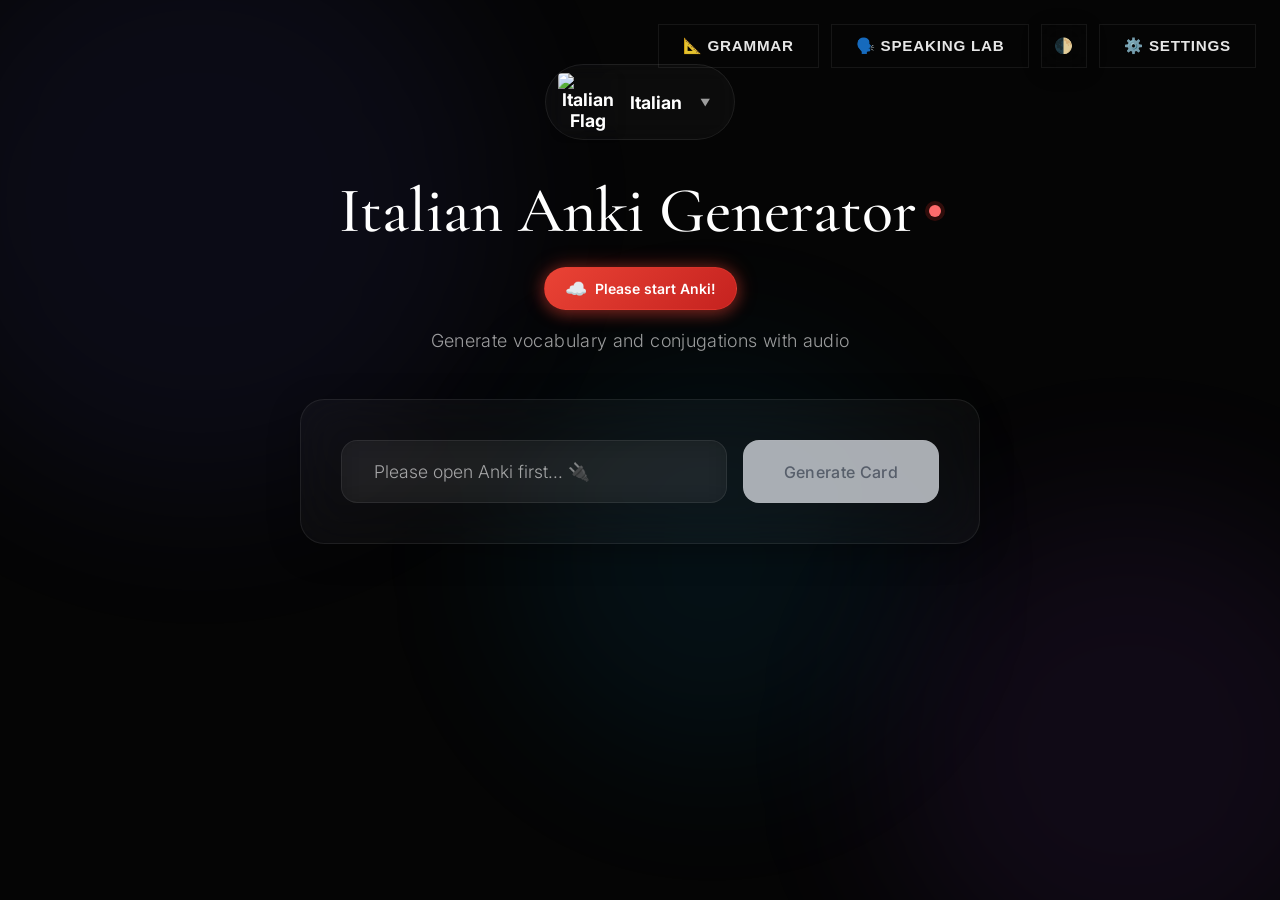
==== commit 7d8c637d: "starting to develope anki experimental features" ====
--- a/static/index.html
+++ b/static/index.html
@@ -59,7 +59,8 @@
         <div class="aurora-orb orb-2"></div>
         <div class="aurora-orb orb-3"></div>
     </div>
-    <div class="top-right-nav"><a href="/speaking" class="settings-corner-btn" style="text-decoration:none;">🗣️ Speaking Lab</a>
+    <div class="top-right-nav"><a href="/grammar" class="settings-corner-btn" style="text-decoration:none;">📐 Grammar</a>
+        <a href="/speaking" class="settings-corner-btn" style="text-decoration:none;">🗣️ Speaking Lab</a>
         <button id="themeToggleBtn" class="settings-corner-btn" style="padding: 12px; min-width: auto;" title="Toggle Dark/Light Mode">🌓</button>
         <a href="/settings" class="settings-corner-btn" style="text-decoration: none;" title="Anki Settings">⚙️ Settings</a>
     </div>
@@ -130,6 +131,15 @@
                     <div class="side-label">Back</div>
                     <div class="html-content" id="backHtml"></div>
                     <div class="audio-controls" id="backAudioControls"></div>
+                    <div id="pretestGate" class="pretest-gate hidden">
+                        <div class="pretest-eyebrow">Guess before you learn</div>
+                        <p>Trying first — even wrongly — makes the real answer stick.</p>
+                        <input type="text" id="pretestGuess" placeholder="What does this mean?" autocomplete="off">
+                        <div class="pretest-actions">
+                            <button type="button" id="pretestSubmit">Lock in my guess</button>
+                            <button type="button" id="pretestSkip">Skip</button>
+                        </div>
+                    </div>
                 </div>
             </div>
             <details class="production-preview-details hidden" id="productionPreview">
@@ -149,7 +159,7 @@
     </div>
 
     <script src="https://cdnjs.cloudflare.com/ajax/libs/gsap/3.12.2/gsap.min.js"></script>
-    <script src="app.js?v=11"></script>
+    <script src="app.js?v=13"></script>
     <script>
         const themeToggleBtn = document.getElementById('themeToggleBtn');
         if (themeToggleBtn) {
--- a/static/styles.css
+++ b/static/styles.css
@@ -7,6 +7,96 @@
     font-weight: 400;
     font-display: swap;
 }
+
+/* Adaptive grammar practice */
+.grammar-adaptive-panel { margin:18px 0 22px; padding:22px; border:1px solid rgba(147,112,219,.28); background:linear-gradient(135deg,rgba(147,112,219,.10),rgba(33,150,243,.05)); }
+.grammar-adaptive-copy { max-width:720px; }
+.grammar-adaptive-copy h2 { margin:3px 0 6px; font-size:1.45rem; }
+.grammar-adaptive-copy p { margin:0 0 16px; opacity:.74; line-height:1.55; }
+.grammar-adaptive-eyebrow { color:#a98aee; font-size:.72rem; font-weight:750; letter-spacing:.1em; text-transform:uppercase; }
+.grammar-adaptive-start,.grammar-adaptive-submit,.grammar-adaptive-next { border:0; border-radius:10px; padding:11px 17px; font-weight:700; cursor:pointer; color:#fff; background:linear-gradient(135deg,#8d6bd7,#5a8dee); }
+.grammar-adaptive-start:disabled,.grammar-adaptive-submit:disabled { opacity:.52; cursor:wait; }
+.grammar-adaptive-status { margin-top:14px; padding:11px 13px; border-radius:9px; background:rgba(127,127,127,.10); }
+.grammar-adaptive-status.error { color:#ff8d8d; background:rgba(255,107,107,.10); }
+.grammar-adaptive-status.success { color:#73d88a; background:rgba(81,207,102,.10); }
+.grammar-adaptive-status.warning { color:#e8bd54; background:rgba(255,193,7,.10); }
+.grammar-adaptive-session { margin-top:18px; padding-top:18px; border-top:1px solid rgba(127,127,127,.2); }
+.grammar-adaptive-header { display:flex; justify-content:space-between; gap:12px; margin-bottom:12px; font-size:.82rem; font-weight:700; opacity:.7; }
+.grammar-adaptive-card { padding:18px; border-radius:12px; background:rgba(127,127,127,.08); overflow:auto; }
+.grammar-adaptive-inputs { display:grid; gap:10px; margin:14px 0 10px; }
+.grammar-adaptive-input-label { display:grid; gap:5px; font-size:.78rem; font-weight:700; opacity:.82; }
+.grammar-adaptive-input,#transferResponse,#conversationResponse,#speakingTranscript { width:100%; box-sizing:border-box; border:1px solid rgba(127,127,127,.3); border-radius:9px; padding:11px 12px; font:inherit; color:inherit; background:rgba(127,127,127,.06); resize:vertical; }
+.grammar-adaptive-input:focus,#transferResponse:focus,#conversationResponse:focus,#speakingTranscript:focus { outline:2px solid rgba(147,112,219,.42); border-color:#9370db; }
+.grammar-adaptive-feedback { margin-top:12px; padding:14px; border-radius:10px; line-height:1.5; }
+.grammar-adaptive-feedback.correct { border:1px solid rgba(81,207,102,.35); background:rgba(81,207,102,.08); }
+.grammar-adaptive-feedback.error { border:1px solid rgba(255,107,107,.32); background:rgba(255,107,107,.07); }
+.grammar-feedback-title { font-size:1rem; font-weight:800; margin-bottom:6px; }
+.grammar-adaptive-feedback p { margin:5px 0; }
+.grammar-focused-rule { margin-top:8px; padding:9px 10px; border-left:3px solid #9370db; background:rgba(147,112,219,.08); }
+.grammar-model-answer { margin-top:10px; padding:10px; border-radius:8px; background:rgba(81,207,102,.10); }
+.grammar-revealed-back { margin-top:10px; padding:12px; background:rgba(127,127,127,.06); border-radius:8px; overflow:auto; }
+.grammar-adaptive-next { display:block; margin:12px 0 0 auto; background:linear-gradient(135deg,#2b9d5b,#4caf76); }
+.grammar-mastery-row { display:flex; justify-content:space-between; margin-top:10px; font-size:.72rem; text-transform:capitalize; opacity:.72; }
+.grammar-mastery-track { height:4px; margin-top:4px; border-radius:99px; overflow:hidden; background:rgba(127,127,127,.14); }
+.grammar-mastery-track span { display:block; height:100%; border-radius:inherit; background:linear-gradient(90deg,#9370db,#51cf66); }
+@media (max-width:620px) { .grammar-adaptive-panel { padding:16px; } .grammar-adaptive-header { flex-direction:column; gap:3px; } }
+
+/* Grammar Practice V2 workspace */
+.grammar-workspace-nav { position:sticky; top:14px; z-index:20; display:flex; width:max-content; max-width:100%; gap:5px; margin:10px auto 22px; padding:5px; border:1px solid var(--border-color); border-radius:14px; background:rgba(13,13,16,.88); box-shadow:var(--shadow-sm); backdrop-filter:blur(18px); }
+:root.light-mode .grammar-workspace-nav { background:rgba(255,255,255,.9); }
+.grammar-workspace-tab { min-width:0; border:0; border-radius:10px; padding:10px 17px; color:var(--text-secondary); background:transparent; font:inherit; font-size:.86rem; font-weight:700; white-space:nowrap; cursor:pointer; }
+.grammar-workspace-tab.active { color:#fff; background:linear-gradient(135deg,#8062c4,#4f7fd9); box-shadow:0 4px 16px rgba(94,77,175,.28); }
+.grammar-view { animation:grammarViewIn .24s ease-out; }
+@keyframes grammarViewIn { from { opacity:0; transform:translateY(7px); } to { opacity:1; transform:none; } }
+.grammar-view-intro { display:flex; justify-content:space-between; gap:20px; align-items:end; margin:8px 0 18px; }
+.grammar-view-intro h2 { margin:4px 0; font-size:clamp(1.6rem,4vw,2.25rem); }
+.grammar-view-intro p { margin:0; color:var(--text-secondary); }
+.grammar-today-hero { display:flex; justify-content:space-between; align-items:center; gap:24px; padding:28px; border:1px solid rgba(147,112,219,.28); background:radial-gradient(circle at 90% 0,rgba(79,127,217,.18),transparent 42%),linear-gradient(135deg,rgba(147,112,219,.10),rgba(33,150,243,.04)); }
+.grammar-today-hero h2 { margin:5px 0 7px; font-size:clamp(1.55rem,4vw,2.35rem); }
+.grammar-today-hero p { max-width:610px; margin:0; color:var(--text-secondary); line-height:1.55; }
+.grammar-today-stats { display:grid; grid-template-columns:repeat(3,1fr); gap:12px; margin:12px 0; }
+.grammar-today-stat { display:grid; gap:3px; padding:17px 19px; }
+.grammar-today-stat strong { font-size:1.55rem; }
+.grammar-today-stat span { color:var(--text-secondary); font-size:.78rem; }
+.grammar-stage-overview { margin:12px 0 18px; padding:20px; }
+.grammar-section-heading { display:flex; justify-content:space-between; align-items:end; gap:18px; margin-bottom:14px; }
+.grammar-section-heading h3 { margin:4px 0 0; }
+.grammar-section-heading > span { color:var(--text-secondary); font-size:.72rem; }
+.grammar-stage-grid { display:grid; grid-template-columns:repeat(4,1fr); gap:10px; }
+.grammar-stage-card { padding:13px; border:1px solid var(--border-color); border-radius:11px; background:var(--surface-variant); }
+.grammar-stage-card-head { display:flex; justify-content:space-between; gap:8px; font-size:.78rem; font-weight:700; }
+.grammar-stage-card small { display:block; margin-top:5px; color:var(--text-secondary); line-height:1.35; }
+.grammar-stage-meter { height:5px; margin-top:10px; overflow:hidden; border-radius:99px; background:rgba(127,127,127,.16); }
+.grammar-stage-meter span { display:block; height:100%; border-radius:inherit; background:linear-gradient(90deg,#8062c4,#51cf66); }
+.grammar-session-steps { display:grid; grid-template-columns:repeat(4,1fr); gap:6px; margin-bottom:16px; }
+.grammar-session-steps span { padding:8px 9px; border-radius:8px; color:var(--text-secondary); background:rgba(127,127,127,.06); font-size:.72rem; font-weight:700; text-align:center; }
+.grammar-session-steps span.active { color:#fff; background:linear-gradient(135deg,rgba(128,98,196,.92),rgba(79,127,217,.92)); }
+.grammar-session-steps span.complete { color:#75db8d; background:rgba(81,207,102,.10); }
+.grammar-insight-grid { display:grid; grid-template-columns:1fr 1fr; gap:12px; margin:12px 0 22px; }
+.grammar-insight-panel { padding:19px; }
+.grammar-insight-list { display:grid; gap:8px; }
+.grammar-insight-item { display:flex; align-items:center; justify-content:space-between; gap:12px; padding:10px 11px; border-radius:9px; background:rgba(127,127,127,.06); }
+.grammar-insight-item div { min-width:0; }
+.grammar-insight-item strong { display:block; overflow:hidden; text-overflow:ellipsis; white-space:nowrap; font-size:.86rem; }
+.grammar-insight-item small { color:var(--text-secondary); font-size:.72rem; }
+.grammar-insight-score { flex:0 0 auto; font-size:.78rem; font-weight:800; }
+.grammar-empty-insight { padding:14px; color:var(--text-secondary); border:1px dashed var(--border-color); border-radius:9px; font-size:.82rem; text-align:center; }
+.grammar-conversation-log { display:grid; gap:9px; max-height:330px; margin:14px 0; padding:14px; overflow:auto; border:1px solid var(--border-color); border-radius:11px; background:rgba(127,127,127,.04); }
+.grammar-chat-bubble { max-width:82%; padding:10px 12px; border-radius:12px; line-height:1.45; }
+.grammar-chat-bubble.tutor { justify-self:start; border-bottom-left-radius:3px; background:rgba(79,127,217,.15); }
+.grammar-chat-bubble.learner { justify-self:end; border-bottom-right-radius:3px; background:rgba(147,112,219,.18); }
+.grammar-record-btn { margin:8px 0 12px; padding:11px 16px; border:1px solid rgba(255,107,107,.4); border-radius:10px; color:inherit; background:rgba(255,107,107,.09); font:inherit; font-weight:700; cursor:pointer; }
+.grammar-record-btn.recording { color:#fff; background:#d94d5c; animation:grammarPulse 1.15s infinite; }
+@keyframes grammarPulse { 50% { box-shadow:0 0 0 7px rgba(217,77,92,0); } 0%,100% { box-shadow:0 0 0 0 rgba(217,77,92,.25); } }
+.grammar-session-summary { display:grid; grid-template-columns:repeat(2,1fr); gap:10px; margin-top:14px; }
+.grammar-summary-card { padding:14px; border:1px solid var(--border-color); border-radius:10px; background:rgba(127,127,127,.05); }
+.grammar-summary-card strong { display:block; margin-bottom:4px; font-size:1.25rem; }
+.grammar-summary-card span { color:var(--text-secondary); font-size:.76rem; }
+.grammar-topic-stage-dots { display:grid; grid-template-columns:repeat(4,1fr); gap:4px; margin-top:9px; }
+.grammar-topic-stage-dot { height:4px; overflow:hidden; border-radius:99px; background:rgba(127,127,127,.13); }
+.grammar-topic-stage-dot span { display:block; height:100%; background:#8062c4; }
+@media (max-width:760px) { .grammar-today-hero { align-items:stretch; flex-direction:column; } .grammar-today-stats,.grammar-stage-grid { grid-template-columns:repeat(2,1fr); } .grammar-insight-grid { grid-template-columns:1fr; } }
+@media (max-width:520px) { .grammar-workspace-nav { position:static; width:100%; box-sizing:border-box; } .grammar-workspace-tab { flex:1 1 0; padding:9px 4px; font-size:.76rem; } .grammar-today-stats,.grammar-stage-grid,.grammar-session-summary { grid-template-columns:1fr; } .grammar-session-steps { grid-template-columns:repeat(2,1fr); } }
 
 @font-face {
     font-family: "AnkiVazirmatn";
@@ -51,7 +141,7 @@
     position: fixed;
     top: 0;
     left: 0;
-    width: 100vw;
+    width: 100%;
     height: 100vh;
     z-index: -1;
     overflow: hidden;
@@ -1473,3 +1563,1270 @@
         font-size: 0.75rem;
     }
 }
+
+/* ===========================================================================
+   Grammar Page
+   =========================================================================== */
+
+/* Filter bar */
+.grammar-filter-bar {
+    display: flex;
+    flex-wrap: wrap;
+    align-items: center;
+    gap: 12px;
+    padding: 16px 20px;
+    margin-bottom: 24px;
+}
+
+.grammar-search {
+    flex: 1;
+    min-width: 200px;
+    background: var(--input-bg);
+    border: 1px solid var(--border-color);
+    border-radius: 10px;
+    padding: 10px 16px;
+    color: var(--text-primary);
+    font-size: 0.95rem;
+    font-family: 'Inter', sans-serif;
+    outline: none;
+    transition: border-color 0.2s;
+}
+
+.grammar-search:focus {
+    border-color: rgba(147, 112, 219, 0.5);
+}
+
+.grammar-search::placeholder {
+    color: var(--text-secondary);
+}
+
+.grammar-level-filters {
+    display: flex;
+    gap: 6px;
+}
+
+.grammar-level-btn {
+    background: var(--surface-variant);
+    border: 1px solid var(--border-color);
+    border-radius: 8px;
+    padding: 8px 14px;
+    color: var(--text-secondary);
+    font-size: 0.85rem;
+    font-family: 'Inter', sans-serif;
+    font-weight: 500;
+    cursor: pointer;
+    transition: all 0.2s;
+}
+
+.grammar-level-btn:hover {
+    border-color: rgba(147, 112, 219, 0.4);
+    color: var(--text-primary);
+}
+
+.grammar-level-btn.active {
+    background: rgba(147, 112, 219, 0.15);
+    border-color: rgba(147, 112, 219, 0.4);
+    color: var(--text-primary);
+}
+
+.grammar-progress {
+    font-size: 0.85rem;
+    color: var(--text-secondary);
+    font-family: 'Inter', sans-serif;
+    white-space: nowrap;
+}
+
+/* Level sections */
+.grammar-level-section {
+    margin-bottom: 32px;
+}
+
+.grammar-level-header {
+    display: flex;
+    align-items: center;
+    gap: 10px;
+    margin-bottom: 16px;
+    padding-bottom: 10px;
+    border-bottom: 2px solid var(--level-color, rgba(147, 112, 219, 0.3));
+}
+
+.grammar-level-icon {
+    font-size: 1.2rem;
+}
+
+.grammar-level-name {
+    font-size: 1.1rem;
+    font-weight: 600;
+    font-family: 'Inter', sans-serif;
+    color: var(--text-primary);
+}
+
+.grammar-level-label {
+    font-size: 0.85rem;
+    color: var(--text-secondary);
+    font-family: 'Inter', sans-serif;
+}
+
+.grammar-level-count {
+    margin-left: auto;
+    font-size: 0.8rem;
+    color: var(--text-secondary);
+    font-family: 'Inter', sans-serif;
+}
+
+/* Topic cards grid */
+.grammar-topic-cards {
+    display: grid;
+    grid-template-columns: repeat(auto-fill, minmax(260px, 1fr));
+    gap: 14px;
+}
+
+.grammar-topic-card {
+    background: var(--surface-color);
+    border: 1px solid var(--border-color);
+    border-radius: 14px;
+    padding: 18px;
+    cursor: pointer;
+    transition: all 0.25s ease;
+    position: relative;
+    overflow: hidden;
+}
+
+.grammar-topic-card::before {
+    content: '';
+    position: absolute;
+    top: 0;
+    left: 0;
+    right: 0;
+    height: 3px;
+    background: var(--level-color, rgba(147, 112, 219, 0.5));
+    opacity: 0;
+    transition: opacity 0.25s;
+}
+
+.grammar-topic-card:hover {
+    border-color: rgba(147, 112, 219, 0.3);
+    transform: translateY(-2px);
+    box-shadow: 0 8px 24px rgba(0, 0, 0, 0.15);
+}
+
+.grammar-topic-card:hover::before {
+    opacity: 1;
+}
+
+.grammar-topic-completed {
+    border-color: rgba(76, 175, 80, 0.3);
+    background: rgba(76, 175, 80, 0.03);
+}
+
+.grammar-topic-completed::before {
+    background: rgba(76, 175, 80, 0.6);
+    opacity: 1;
+}
+
+.grammar-topic-card-header {
+    display: flex;
+    justify-content: space-between;
+    align-items: center;
+    margin-bottom: 10px;
+}
+
+.grammar-topic-level-badge {
+    font-size: 0.7rem;
+    font-weight: 600;
+    font-family: 'Inter', sans-serif;
+    padding: 3px 8px;
+    border-radius: 6px;
+    background: var(--level-color, rgba(147, 112, 219, 0.15));
+    color: var(--level-color, rgba(147, 112, 219, 0.9));
+    text-transform: uppercase;
+    letter-spacing: 0.05em;
+}
+
+.grammar-check {
+    font-size: 0.9rem;
+}
+
+.grammar-topic-title {
+    font-size: 1.05rem;
+    font-weight: 600;
+    font-family: 'Cormorant Garamond', Georgia, serif;
+    color: var(--text-primary);
+    margin-bottom: 4px;
+    line-height: 1.3;
+}
+
+.grammar-topic-subtitle {
+    font-size: 0.85rem;
+    color: var(--text-secondary);
+    font-family: 'Inter', sans-serif;
+    margin-bottom: 8px;
+}
+
+.grammar-topic-hint {
+    font-size: 0.78rem;
+    color: var(--text-secondary);
+    opacity: 0.7;
+    font-family: 'Inter', sans-serif;
+    font-style: italic;
+    margin-bottom: 12px;
+    line-height: 1.4;
+}
+
+.grammar-topic-gen-btn {
+    display: block;
+    width: 100%;
+    background: rgba(147, 112, 219, 0.08);
+    border: 1px solid rgba(147, 112, 219, 0.2);
+    border-radius: 8px;
+    padding: 8px 0;
+    color: var(--text-primary);
+    font-size: 0.85rem;
+    font-family: 'Inter', sans-serif;
+    font-weight: 500;
+    cursor: pointer;
+    transition: all 0.2s;
+}
+
+.grammar-topic-gen-btn:hover {
+    background: rgba(147, 112, 219, 0.18);
+    border-color: rgba(147, 112, 219, 0.4);
+}
+
+.grammar-topic-completed .grammar-topic-gen-btn {
+    background: rgba(76, 175, 80, 0.08);
+    border-color: rgba(76, 175, 80, 0.2);
+}
+
+/* Card Preview Navigation & Pills */
+.grammar-preview-header {
+    display: flex;
+    justify-content: space-between;
+    align-items: center;
+    flex-wrap: wrap;
+    gap: 12px;
+    margin-bottom: 16px;
+}
+
+.grammar-card-nav {
+    display: flex;
+    align-items: center;
+    gap: 8px;
+}
+
+.grammar-nav-btn {
+    background: var(--surface-variant);
+    border: 1px solid var(--border-color);
+    border-radius: 8px;
+    padding: 6px 12px;
+    color: var(--text-primary);
+    font-size: 0.85rem;
+    font-family: 'Inter', sans-serif;
+    font-weight: 500;
+    cursor: pointer;
+    transition: all 0.2s;
+}
+
+.grammar-nav-btn:hover:not(:disabled) {
+    background: rgba(147, 112, 219, 0.2);
+    border-color: rgba(147, 112, 219, 0.4);
+}
+
+.grammar-nav-btn:disabled {
+    opacity: 0.3;
+    cursor: not-allowed;
+}
+
+.grammar-card-badge {
+    font-size: 0.85rem;
+    font-weight: 600;
+    font-family: 'Inter', sans-serif;
+    padding: 4px 10px;
+    border-radius: 6px;
+    background: rgba(147, 112, 219, 0.15);
+    color: #9370db;
+}
+
+.grammar-card-pills {
+    display: flex;
+    flex-wrap: wrap;
+    gap: 8px;
+    margin-bottom: 18px;
+}
+
+.grammar-card-pill {
+    display: inline-flex;
+    align-items: center;
+    gap: 6px;
+    background: var(--surface-color);
+    border: 1px solid var(--border-color);
+    border-radius: 20px;
+    padding: 6px 14px;
+    color: var(--text-secondary);
+    font-size: 0.85rem;
+    font-family: 'Inter', sans-serif;
+    cursor: pointer;
+    transition: all 0.2s;
+}
+
+.grammar-card-pill:hover {
+    border-color: rgba(147, 112, 219, 0.4);
+    color: var(--text-primary);
+}
+
+.grammar-card-pill.active {
+    background: rgba(147, 112, 219, 0.18);
+    border-color: #9370db;
+    color: var(--text-primary);
+    font-weight: 600;
+}
+
+.grammar-card-pill .pill-num {
+    font-size: 0.75rem;
+    opacity: 0.6;
+}
+
+.grammar-card-pill .pill-target {
+    font-weight: 600;
+}
+
+/* Save bar */
+.grammar-save-bar {
+    display: flex;
+    align-items: center;
+    gap: 16px;
+    margin-top: 16px;
+    padding: 16px 0;
+}
+
+
+.grammar-save-btn {
+    background: var(--accent-color);
+    color: var(--bg-color);
+    border: none;
+    border-radius: 10px;
+    padding: 12px 28px;
+    font-size: 1rem;
+    font-weight: 600;
+    font-family: 'Inter', sans-serif;
+    cursor: pointer;
+    transition: all 0.2s;
+}
+
+.grammar-save-btn:hover:not(:disabled) {
+    opacity: 0.85;
+    transform: translateY(-1px);
+}
+
+.grammar-save-btn:disabled {
+    opacity: 0.4;
+    cursor: not-allowed;
+}
+
+.grammar-save-success {
+    color: var(--success-color);
+    font-weight: 500;
+    font-family: 'Inter', sans-serif;
+}
+
+.grammar-save-error {
+    color: var(--error-color);
+    font-weight: 500;
+    font-family: 'Inter', sans-serif;
+}
+
+/* Mode Switcher Tabs */
+.grammar-mode-switcher {
+    display: grid;
+    grid-template-columns: repeat(3, 1fr);
+    gap: 10px;
+    padding: 8px;
+    margin-bottom: 20px;
+}
+
+.grammar-mode-tab {
+    display: flex;
+    align-items: center;
+    gap: 12px;
+    background: transparent;
+    border: 1px solid transparent;
+    border-radius: 10px;
+    padding: 12px 16px;
+    cursor: pointer;
+    text-align: left;
+    transition: all 0.2s ease;
+    color: var(--text-secondary);
+}
+
+.grammar-mode-tab:hover {
+    background: var(--surface-variant);
+    color: var(--text-primary);
+}
+
+.grammar-mode-tab.active {
+    background: var(--surface-variant);
+    border-color: rgba(147, 112, 219, 0.4);
+    color: var(--text-primary);
+    box-shadow: 0 4px 16px rgba(0, 0, 0, 0.12);
+}
+
+.grammar-mode-tab[data-mode="contrast"].active {
+    border-color: rgba(156, 39, 176, 0.5);
+    background: rgba(156, 39, 176, 0.08);
+}
+
+.grammar-mode-tab[data-mode="mistake"].active {
+    border-color: rgba(255, 107, 107, 0.5);
+    background: rgba(255, 107, 107, 0.08);
+}
+
+.mode-tab-icon {
+    font-size: 1.5rem;
+}
+
+.mode-tab-text {
+    display: flex;
+    flex-direction: column;
+}
+
+.mode-tab-title {
+    font-size: 0.95rem;
+    font-weight: 600;
+    font-family: 'Inter', sans-serif;
+    color: var(--text-primary);
+}
+
+.mode-tab-desc {
+    font-size: 0.75rem;
+    color: var(--text-secondary);
+    font-family: 'Inter', sans-serif;
+    margin-top: 2px;
+}
+
+/* Responsive */
+@media (max-width: 768px) {
+    .grammar-mode-switcher {
+        grid-template-columns: 1fr;
+    }
+}
+
+@media (max-width: 640px) {
+    .grammar-topic-cards {
+        grid-template-columns: 1fr;
+    }
+
+    .grammar-filter-bar {
+        flex-direction: column;
+        align-items: stretch;
+    }
+
+    .grammar-level-filters {
+        justify-content: center;
+    }
+}
+
+/* Voice-only Speaking Sprint */
+.speaking-page {
+    align-items: flex-start;
+}
+
+.speaking-container {
+    max-width: 760px;
+}
+
+.speaking-header {
+    position: relative;
+    margin-bottom: 2rem;
+}
+
+.speaking-header h1 {
+    font-size: clamp(3rem, 9vw, 5rem);
+}
+
+.speaking-back {
+    position: absolute;
+    top: 0;
+    left: 0;
+}
+
+.speaking-eyebrow {
+    margin-bottom: .55rem;
+    color: #a98aee;
+    font-size: .72rem;
+    font-weight: 750;
+    letter-spacing: .12em;
+    text-transform: uppercase;
+}
+
+.speaking-shell {
+    padding: clamp(1.4rem, 5vw, 2.6rem);
+}
+
+.speaking-shell:hover {
+    transform: none;
+}
+
+.speaking-intro,
+.speaking-summary {
+    display: grid;
+    justify-items: center;
+    text-align: center;
+}
+
+.speaking-intro h2,
+.speaking-summary h2,
+.speaking-prompt-card h2 {
+    margin: 0 0 .7rem;
+    font-size: clamp(1.45rem, 4vw, 2rem);
+}
+
+.speaking-intro > p {
+    max-width: 570px;
+    color: var(--text-secondary);
+    line-height: 1.65;
+}
+
+.speaking-intro-icon {
+    display: grid;
+    width: 70px;
+    height: 70px;
+    margin-bottom: 1rem;
+    place-items: center;
+    border: 1px solid rgba(147,112,219,.38);
+    border-radius: 50%;
+    background: rgba(147,112,219,.12);
+    font-size: 1.8rem;
+}
+
+.speaking-rules {
+    display: grid;
+    width: min(100%, 520px);
+    gap: .65rem;
+    margin: 1.4rem 0;
+    padding: 0;
+    list-style: none;
+    text-align: left;
+}
+
+.speaking-rules li {
+    position: relative;
+    padding: .8rem 1rem .8rem 2.5rem;
+    border: 1px solid var(--border-color);
+    border-radius: 12px;
+    background: rgba(127,127,127,.05);
+}
+
+.speaking-rules li::before {
+    position: absolute;
+    left: 1rem;
+    color: #73d88a;
+    content: "✓";
+    font-weight: 800;
+}
+
+button.speaking-primary,
+button.speaking-secondary,
+button.speaking-record {
+    width: 100%;
+    min-width: 0;
+}
+
+button.speaking-primary {
+    border: 0;
+    color: #fff;
+    background: linear-gradient(135deg,#8062c4,#4f7fd9);
+    font-weight: 700;
+}
+
+button.speaking-primary:hover {
+    color: #fff;
+    background: linear-gradient(135deg,#9173d5,#6090e9);
+}
+
+button.speaking-secondary {
+    padding: .9rem 1rem;
+    border-radius: 12px;
+}
+
+.speaking-privacy {
+    margin-top: 1rem;
+    font-size: .74rem;
+}
+
+.speaking-status {
+    margin: 0;
+    padding: 1rem 1.1rem;
+    border: 1px solid var(--border-color);
+    border-radius: 12px;
+    color: var(--text-secondary);
+    background: rgba(127,127,127,.07);
+    line-height: 1.5;
+    text-align: center;
+}
+
+.speaking-status.error {
+    border-color: rgba(255,107,107,.35);
+    color: #ff9b9b;
+    background: rgba(255,107,107,.08);
+}
+
+.speaking-status.warning {
+    border-color: rgba(232,189,84,.35);
+    color: #e8bd54;
+    background: rgba(232,189,84,.08);
+}
+
+.speaking-progress-row,
+.speaking-transcript-head {
+    display: flex;
+    justify-content: space-between;
+    gap: 1rem;
+    color: var(--text-secondary);
+    font-size: .78rem;
+    font-weight: 700;
+}
+
+.speaking-progress {
+    height: 5px;
+    margin: .65rem 0 1.5rem;
+    overflow: hidden;
+    border-radius: 99px;
+    background: rgba(127,127,127,.14);
+}
+
+.speaking-progress span {
+    display: block;
+    height: 100%;
+    border-radius: inherit;
+    background: linear-gradient(90deg,#8062c4,#51cf66);
+    transition: width .35s ease;
+}
+
+.speaking-coach {
+    margin: 0 0 1rem;
+    padding: .75rem .9rem;
+    border: 1px solid rgba(128,98,196,.35);
+    border-radius: 11px;
+    color: var(--text-secondary);
+    background: rgba(128,98,196,.09);
+    font-size: .76rem;
+    line-height: 1.5;
+}
+
+.speaking-prompt-card {
+    padding: 1.4rem;
+    border: 1px solid var(--border-color);
+    border-radius: 16px;
+    background: rgba(127,127,127,.05);
+}
+
+.speaking-prompt-card > p {
+    margin: .5rem 0;
+    color: var(--text-secondary);
+    line-height: 1.55;
+}
+
+.speaking-prompt-card #promptEn {
+    margin: .8rem 0;
+    color: var(--text-primary);
+    font-family: Georgia, "Times New Roman", serif;
+    font-size: clamp(1.35rem, 4vw, 1.8rem);
+    line-height: 1.4;
+}
+
+.speaking-persian {
+    font-family: "AnkiVazirmatn", Tahoma, sans-serif;
+    text-align: right;
+}
+
+.speaking-target-label {
+    margin-top: 1.2rem;
+    color: var(--text-secondary);
+    font-size: .7rem;
+    font-weight: 700;
+    letter-spacing: .08em;
+    text-transform: uppercase;
+}
+
+.speaking-targets {
+    display: flex;
+    flex-wrap: wrap;
+    gap: .5rem;
+    margin-top: .65rem;
+}
+
+.speaking-target {
+    padding: .45rem .75rem;
+    border: 1px solid rgba(147,112,219,.32);
+    border-radius: 999px;
+    background: rgba(147,112,219,.10);
+    font-family: Georgia, "Times New Roman", serif;
+    font-size: 1rem;
+}
+
+.speaking-target.correct {
+    border-color: rgba(81,207,102,.4);
+    background: rgba(81,207,102,.10);
+}
+
+.speaking-target.incorrect {
+    border-color: rgba(255,107,107,.38);
+    background: rgba(255,107,107,.09);
+}
+
+.speaking-hint {
+    margin-top: 1rem;
+    padding: .8rem 1rem;
+    border-left: 3px solid #8062c4;
+    border-radius: 8px;
+    background: rgba(128,98,196,.08);
+}
+
+.speaking-hint p {
+    margin: .4rem 0 0;
+    font-family: Georgia, "Times New Roman", serif;
+    font-size: 1.15rem;
+}
+
+button.speaking-link-button {
+    width: auto;
+    margin-top: .8rem;
+    padding: .55rem .75rem;
+    border: 0;
+    color: #9f89db;
+    background: transparent;
+    font-size: .78rem;
+    font-weight: 700;
+    text-decoration: underline;
+    text-underline-offset: 3px;
+}
+
+button.speaking-link-button:hover {
+    color: #b7a5e8;
+    background: rgba(128,98,196,.08);
+}
+
+.speaking-recorder {
+    display: grid;
+    justify-items: center;
+    margin: 1.6rem 0 1rem;
+}
+
+.speaking-clock {
+    margin-bottom: .8rem;
+    font-family: "Outfit", sans-serif;
+    font-size: 2rem;
+    font-variant-numeric: tabular-nums;
+    font-weight: 600;
+}
+
+button.speaking-record {
+    gap: .7rem;
+    max-width: 430px;
+    border-color: rgba(255,107,107,.4);
+    background: rgba(255,107,107,.08);
+    font-weight: 700;
+}
+
+button.speaking-record:hover {
+    color: inherit;
+    background: rgba(255,107,107,.14);
+}
+
+button.speaking-record.recording {
+    color: #fff;
+    background: #d94d5c;
+    animation: speakingPulse 1.15s infinite;
+}
+
+button.speaking-record.minimum-pending {
+    cursor: not-allowed;
+}
+
+.speaking-record-dot {
+    width: .75rem;
+    height: .75rem;
+    border-radius: 50%;
+    background: #ef5f6c;
+}
+
+.speaking-record.recording .speaking-record-dot {
+    background: #fff;
+}
+
+@keyframes speakingPulse {
+    0%,100% { box-shadow: 0 0 0 0 rgba(217,77,92,.28); }
+    50% { box-shadow: 0 0 0 9px rgba(217,77,92,0); }
+}
+
+.speaking-recorder > p {
+    max-width: 500px;
+    margin-top: .75rem;
+    color: var(--text-secondary);
+    font-size: .8rem;
+    line-height: 1.45;
+    text-align: center;
+}
+
+.speaking-transcript,
+.speaking-feedback,
+.speaking-model,
+.speaking-correct,
+.speaking-pattern,
+.speaking-pronunciation {
+    margin: 1rem 0;
+    padding: 1rem 1.1rem;
+    border: 1px solid var(--border-color);
+    border-radius: 13px;
+    background: rgba(127,127,127,.06);
+}
+
+.speaking-own-audio {
+    width: 100%;
+    margin-top: .75rem;
+    height: 40px;
+}
+
+.speaking-fluency-metrics {
+    display: grid;
+    grid-template-columns: repeat(4, minmax(0, 1fr));
+    gap: .45rem;
+    margin-top: .8rem;
+}
+
+.speaking-fluency-metrics span {
+    padding: .55rem .35rem;
+    border-radius: 9px;
+    background: rgba(127,127,127,.08);
+    text-align: center;
+}
+
+.speaking-fluency-metrics small,
+.speaking-fluency-metrics strong {
+    display: block;
+}
+
+.speaking-fluency-metrics small {
+    color: var(--text-secondary);
+    font-size: .6rem;
+    text-transform: uppercase;
+}
+
+.speaking-fluency-metrics strong {
+    margin-top: .15rem;
+    font-size: .78rem;
+}
+
+.speaking-pattern {
+    border-color: rgba(232,189,84,.35);
+    background: rgba(232,189,84,.07);
+}
+
+.speaking-pattern-badge {
+    display: inline-block;
+    padding: .3rem .55rem;
+    border-radius: 999px;
+    color: #e8bd54;
+    background: rgba(232,189,84,.12);
+    font-size: .68rem;
+    font-weight: 800;
+    letter-spacing: .05em;
+    text-transform: uppercase;
+}
+
+.speaking-pattern h3 {
+    margin: .8rem 0 .5rem;
+    font-family: Georgia, "Times New Roman", serif;
+    font-size: 1.3rem;
+}
+
+.speaking-pattern > p {
+    margin: .45rem 0;
+    line-height: 1.5;
+}
+
+.speaking-pattern-alternative {
+    margin: .85rem 0;
+    padding: .7rem .85rem;
+    border-radius: 9px;
+    background: rgba(127,127,127,.08);
+}
+
+.speaking-pattern-alternative small {
+    color: var(--text-secondary);
+    font-size: .66rem;
+    font-weight: 700;
+    letter-spacing: .06em;
+    text-transform: uppercase;
+}
+
+.speaking-pattern-alternative p {
+    margin: .25rem 0 0;
+    font-family: Georgia, "Times New Roman", serif;
+    font-size: 1.08rem;
+}
+
+.speaking-pattern .speaking-pattern-action {
+    margin-top: .9rem;
+    padding-top: .75rem;
+    border-top: 1px solid var(--border-color);
+    color: var(--text-secondary);
+    font-size: .8rem;
+}
+
+.speaking-correct {
+    border-color: rgba(128,98,196,.38);
+    background: linear-gradient(135deg,rgba(128,98,196,.12),rgba(79,127,217,.07));
+}
+
+.speaking-listen-row {
+    display: grid;
+    grid-template-columns: minmax(120px, .45fr) 1fr;
+    gap: .55rem;
+}
+
+.speaking-listen-row select {
+    min-height: 44px;
+    padding: 0 .7rem;
+    border: 1px solid var(--border-color);
+    border-radius: 10px;
+    color: var(--text-primary);
+    background: rgba(127,127,127,.1);
+    font: inherit;
+}
+
+.speaking-pronunciation {
+    border-color: rgba(79,127,217,.35);
+    background: rgba(79,127,217,.08);
+}
+
+.speaking-pronunciation h3 {
+    margin: .55rem 0;
+}
+
+.speaking-pronunciation p {
+    margin: .4rem 0;
+    line-height: 1.5;
+}
+
+.speaking-correct #correctSentence {
+    margin: .65rem 0 1rem;
+    color: var(--text-primary);
+    font-family: Georgia, "Times New Roman", serif;
+    font-size: clamp(1.25rem, 4vw, 1.7rem);
+    line-height: 1.45;
+}
+
+.speaking-audio-status {
+    min-height: 1.1rem;
+    margin: .55rem 0 0;
+    color: var(--text-secondary);
+    font-size: .74rem;
+    text-align: center;
+}
+
+.speaking-transcript > p {
+    margin: .8rem 0 0;
+    line-height: 1.6;
+}
+
+.speaking-transcript .speaking-transcript-note {
+    color: var(--text-secondary);
+    font-size: .72rem;
+}
+
+.speaking-transcript button.speaking-link-button {
+    margin-top: .45rem;
+}
+
+.speaking-feedback.success {
+    border-color: rgba(81,207,102,.35);
+    background: rgba(81,207,102,.08);
+}
+
+.speaking-feedback.error {
+    border-color: rgba(255,107,107,.32);
+    background: rgba(255,107,107,.07);
+}
+
+.speaking-feedback.warning {
+    border-color: rgba(232,189,84,.4);
+    background: rgba(232,189,84,.08);
+}
+
+.speaking-focused-correction {
+    margin: .9rem 0;
+    padding: .8rem;
+    border-left: 3px solid #8062c4;
+    border-radius: 0 9px 9px 0;
+    background: rgba(128,98,196,.1);
+}
+
+.speaking-focused-correction small {
+    color: #b69aff;
+    font-weight: 800;
+    letter-spacing: .05em;
+    text-transform: uppercase;
+}
+
+.speaking-fragment-change {
+    display: flex;
+    align-items: center;
+    gap: .6rem;
+    margin: .55rem 0;
+    font-family: Georgia, "Times New Roman", serif;
+    font-size: 1.05rem;
+}
+
+.speaking-fragment-change span { color: #ff8a8a; text-decoration: line-through; }
+.speaking-fragment-change strong { color: #51cf66; }
+
+.speaking-summary-coach {
+    margin: 1rem 0;
+    color: var(--text-secondary);
+    font-size: .8rem;
+    line-height: 1.5;
+    text-align: center;
+}
+
+@media (max-width: 620px) {
+    .speaking-fluency-metrics { grid-template-columns: repeat(2, minmax(0, 1fr)); }
+    .speaking-listen-row { grid-template-columns: 1fr; }
+}
+
+.speaking-feedback-title {
+    margin-bottom: .5rem;
+    font-size: 1.05rem;
+    font-weight: 800;
+}
+
+.speaking-feedback-dimensions {
+    display: grid;
+    grid-template-columns: repeat(4, minmax(0, 1fr));
+    gap: .45rem;
+    margin: .8rem 0;
+}
+
+.speaking-feedback-dimensions span {
+    display: grid;
+    gap: .15rem;
+    padding: .55rem;
+    border-radius: 8px;
+    background: rgba(127,127,127,.08);
+    text-align: center;
+}
+
+.speaking-feedback-dimensions small {
+    color: var(--text-secondary);
+    font-size: .62rem;
+    text-transform: uppercase;
+}
+
+.speaking-feedback-dimensions strong {
+    font-size: .72rem;
+}
+
+@media (max-width: 520px) {
+    .speaking-feedback-dimensions {
+        grid-template-columns: repeat(2, minmax(0, 1fr));
+    }
+}
+
+.speaking-feedback p,
+.speaking-model p {
+    margin: .45rem 0;
+    line-height: 1.5;
+}
+
+.speaking-target-result {
+    margin-top: .8rem;
+    padding-top: .8rem;
+    border-top: 1px solid var(--border-color);
+}
+
+.speaking-target-result p {
+    color: var(--text-secondary);
+    font-size: .85rem;
+}
+
+.speaking-retry-hint {
+    margin-top: 1rem;
+    padding: .8rem .9rem;
+    border-left: 3px solid #9370db;
+    background: rgba(147,112,219,.08);
+}
+
+.speaking-model #modelAnswer {
+    margin: .8rem 0 1rem;
+    font-family: Georgia, "Times New Roman", serif;
+    font-size: 1.15rem;
+}
+
+.speaking-summary-grid {
+    display: grid;
+    width: 100%;
+    grid-template-columns: repeat(3,1fr);
+    gap: .75rem;
+    margin: 1.4rem 0;
+}
+
+.speaking-summary-grid div {
+    display: grid;
+    gap: .25rem;
+    padding: 1rem;
+    border: 1px solid var(--border-color);
+    border-radius: 12px;
+    background: rgba(127,127,127,.05);
+}
+
+.speaking-summary-grid strong {
+    font-size: 1.5rem;
+}
+
+.speaking-summary-grid span {
+    color: var(--text-secondary);
+    font-size: .72rem;
+}
+
+@media (max-width: 620px) {
+    .speaking-page { padding: 2rem 1rem; }
+    .speaking-back { position: static; margin: 0 auto 1.5rem; }
+    .speaking-summary-grid { grid-template-columns: 1fr; }
+}
+
+@media (prefers-reduced-motion: reduce) {
+    .speaking-record.recording { animation: none; }
+}
+
+/* Structured input, scenario roleplay, explain, and insight extensions */
+.grammar-option-group { display:flex; flex-wrap:wrap; gap:10px; }
+.grammar-option-btn { border:1px solid rgba(147,112,219,.4); border-radius:10px; padding:11px 18px; font:inherit; font-size:.95rem; font-weight:600; color:inherit; background:rgba(147,112,219,.08); cursor:pointer; transition:border-color .15s ease, background .15s ease; }
+.grammar-option-btn:hover { border-color:#9370db; background:rgba(147,112,219,.16); }
+.grammar-option-btn.selected { border-color:#5a8dee; background:rgba(90,141,238,.18); box-shadow:0 0 0 2px rgba(90,141,238,.28); }
+.grammar-option-btn:disabled { opacity:.55; cursor:default; }
+.grammar-explain-btn { margin-top:10px; border:1px dashed rgba(147,112,219,.5); border-radius:9px; padding:8px 13px; font:inherit; font-size:.82rem; font-weight:700; color:#a98aee; background:transparent; cursor:pointer; }
+.grammar-explain-btn:disabled { opacity:.6; cursor:wait; }
+.grammar-explanation { margin-top:10px; padding:12px 13px; border-radius:9px; border:1px solid rgba(147,112,219,.3); background:rgba(147,112,219,.07); }
+.grammar-explanation-title { font-size:.85rem; font-weight:800; margin-bottom:4px; color:#a98aee; }
+.grammar-explanation p { margin:5px 0; }
+.grammar-explain-error { margin-top:8px; font-size:.8rem; color:#ff8d8d; }
+.grammar-scenario-chips { display:flex; flex-wrap:wrap; align-items:center; gap:8px; margin:0 0 12px; }
+.grammar-scenario-label { font-size:.76rem; font-weight:700; opacity:.65; text-transform:uppercase; letter-spacing:.06em; }
+.grammar-scenario-chip { border:1px solid rgba(127,127,127,.32); border-radius:99px; padding:7px 13px; font:inherit; font-size:.8rem; font-weight:600; color:inherit; background:rgba(127,127,127,.07); cursor:pointer; }
+.grammar-scenario-chip small { opacity:.55; margin-left:4px; }
+.grammar-scenario-chip:hover { border-color:#9370db; }
+.grammar-scenario-chip.active { border-color:#5a8dee; background:rgba(90,141,238,.16); color:#fff; }
+:root.light-mode .grammar-scenario-chip.active { color:#1c1c22; }
+.grammar-recommend-badge { display:inline-block; margin:0 0 6px; padding:3px 9px; border-radius:99px; background:rgba(255,193,7,.14); border:1px solid rgba(255,193,7,.4); color:#e6a800; font-size:.68rem; font-weight:800; letter-spacing:.04em; text-transform:uppercase; }
+.grammar-report-stages { display:grid; gap:8px; margin-bottom:14px; }
+.grammar-report-stage { display:grid; grid-template-columns:110px 1fr 44px; align-items:center; gap:10px; font-size:.82rem; }
+.grammar-report-stage strong { text-align:right; font-size:.8rem; opacity:.8; }
+.grammar-report-section { margin:14px 0 0; }
+.grammar-report-section h4 { margin:0 0 8px; font-size:.78rem; font-weight:800; text-transform:uppercase; letter-spacing:.07em; opacity:.6; }
+.grammar-pattern-tags { display:flex; flex-wrap:wrap; gap:7px; }
+.grammar-pattern-tag { padding:4px 10px; border-radius:99px; background:rgba(255,107,107,.1); border:1px solid rgba(255,107,107,.28); font-size:.76rem; font-weight:700; }
+.grammar-report-topics { display:grid; gap:7px; }
+.grammar-report-topic { display:flex; align-items:center; justify-content:space-between; gap:10px; padding:9px 11px; border-radius:9px; background:rgba(127,127,127,.06); }
+.grammar-report-topic small { display:block; opacity:.6; font-size:.74rem; }
+.grammar-report-clean { color:#73d88a; font-weight:800; }
+.grammar-repair-btn { border:0; border-radius:8px; padding:7px 12px; font:inherit; font-size:.76rem; font-weight:700; color:#fff; background:linear-gradient(135deg,#c25b3a,#e08c3a); cursor:pointer; }
+
+/* Live captions while recording (Speaking Sprint) */
+.speaking-live-captions { margin:14px 0 6px; padding:12px 16px 13px; border-radius:12px; border:1px solid rgba(90,141,238,.35); background:rgba(90,141,238,.08); }
+.speaking-caption-label { display:block; font-size:.66rem; font-weight:800; letter-spacing:.09em; text-transform:uppercase; color:#7ea4e8; opacity:.8; }
+.speaking-live-captions p { margin:5px 0 0; font-size:1.28rem; line-height:1.45; min-height:1.45em; overflow-wrap:anywhere; }
+.speaking-caption-final { font-weight:650; color:var(--text-primary,#f5f5f7); }
+:root.light-mode .speaking-caption-final { color:#1c1c22; }
+.speaking-caption-interim { opacity:.5; font-style:italic; }
+.speaking-recorder-pulse { animation:captionPulse 1.6s ease-in-out infinite; }
+@keyframes captionPulse { 0%,100% { border-color:rgba(90,141,238,.35); } 50% { border-color:rgba(90,141,238,.75); } }
+@media (prefers-reduced-motion: reduce) { .speaking-live-captions { animation:none; } }
+
+/* Word help panel (Speaking Sprint hint ladder) */
+.speaking-word-help { margin:14px 0 0; padding:16px 17px 14px; border-radius:14px; border:1px solid rgba(147,112,219,.32); background:linear-gradient(180deg,rgba(147,112,219,.10),rgba(147,112,219,.04)); }
+.speaking-word-help-head { display:flex; justify-content:space-between; align-items:flex-start; gap:12px; }
+.speaking-word-help-title { display:grid; gap:2px; min-width:0; }
+.speaking-word-help-title strong { font-family:Georgia,"Times New Roman",serif; font-size:1.35rem; line-height:1.2; overflow-wrap:anywhere; }
+.speaking-word-help-sub { font-size:.76rem; color:var(--text-secondary); }
+button.speaking-word-close { flex:0 0 auto; width:30px; height:30px; min-width:0; margin:0; padding:0; border:1px solid rgba(127,127,127,.32); border-radius:99px; color:var(--text-secondary); background:transparent; font-size:.82rem; line-height:1; cursor:pointer; }
+button.speaking-word-close:hover { color:#ff8d8d; border-color:rgba(255,141,141,.55); background:rgba(255,107,107,.08); }
+.speaking-word-shape { margin:12px 0 0; font-family:ui-monospace,SFMono-Regular,Menlo,monospace; font-size:1.02rem; letter-spacing:.14em; color:#a98aee; }
+.speaking-word-guess-row { display:flex; gap:8px; margin:10px 0 0; }
+.speaking-word-guess-row input { flex:1 1 auto; width:100%; min-width:0; border:1px solid rgba(127,127,127,.32); border-radius:10px; padding:10px 12px; font:inherit; font-size:.95rem; color:inherit; background:rgba(127,127,127,.06); }
+.speaking-word-guess-row input:focus { outline:2px solid rgba(147,112,219,.42); border-color:#9370db; }
+.speaking-word-guess-row input:disabled { opacity:.55; }
+button.speaking-word-check { flex:0 0 auto; width:auto; margin:0; padding:10px 18px; border-radius:10px; font-size:.86rem; }
+.speaking-word-guess-feedback { margin:8px 0 0; font-size:.84rem; font-weight:600; }
+.speaking-word-guess-feedback.success { color:#73d88a; }
+.speaking-word-guess-feedback.error { color:#ff8d8d; }
+.speaking-word-hint { margin:11px 0 0; padding:9px 12px; border-left:3px solid #ffc107; border-radius:0 9px 9px 0; background:rgba(255,193,7,.07); }
+.speaking-word-hint small { display:block; font-size:.64rem; font-weight:800; letter-spacing:.09em; text-transform:uppercase; opacity:.55; margin-bottom:3px; }
+.speaking-word-hint p { margin:2px 0; }
+.speaking-word-meaning { margin:12px 0 0; padding:13px 14px; border-radius:11px; background:rgba(81,207,102,.08); border:1px solid rgba(81,207,102,.26); }
+.speaking-word-lemma-row { display:flex; align-items:baseline; flex-wrap:wrap; gap:8px; margin:0; }
+.speaking-word-lemma-row strong { font-family:Georgia,"Times New Roman",serif; font-size:1.5rem; line-height:1.2; color:#73d88a; }
+.speaking-word-lemma-row span { font-size:.76rem; color:var(--text-secondary); }
+.speaking-word-meaning-en { margin:6px 0 0; }
+.speaking-word-example-box { margin:10px 0 0; padding:9px 12px; border-radius:8px; background:rgba(127,127,127,.08); }
+.speaking-word-example-box p { margin:2px 0; }
+.speaking-word-example { font-family:Georgia,"Times New Roman",serif; font-style:italic; font-size:1.06rem; }
+.speaking-word-example-box p + p { font-size:.8rem; opacity:.72; }
+.speaking-word-actions { display:flex; flex-wrap:wrap; gap:8px; margin-top:12px; }
+.speaking-word-actions .speaking-secondary { flex:1 1 auto; width:auto; min-width:120px; margin:0; padding:10px 14px; border-radius:10px; text-align:center; font-size:.86rem; }
+.speaking-add-link { display:inline-flex; align-items:center; justify-content:center; border:1px solid rgba(81,207,102,.45); color:#73d88a; background:rgba(81,207,102,.08); border-radius:10px; text-decoration:none; }
+.speaking-add-link:hover { background:rgba(81,207,102,.16); }
+.speaking-word-deep { margin:12px 0 0; padding:12px 14px; border-radius:11px; border:1px dashed rgba(147,112,219,.38); }
+.speaking-word-deep-title { font-size:.66rem; font-weight:800; letter-spacing:.09em; text-transform:uppercase; color:#a98aee; margin:10px 0 3px; }
+.speaking-word-deep-title:first-child { margin-top:0; }
+.speaking-word-deep p { margin:3px 0; font-size:.9rem; line-height:1.5; }
+.speaking-word-form { font-family:Georgia,"Times New Roman",serif; font-weight:700; font-size:1.15rem; color:#a98aee; }
+
+/* Transcript authority notes (Speaking Sprint) */
+.speaking-uncertain-badge { display:inline-block; padding:2px 8px; border-radius:99px; background:rgba(255,193,7,.14); border:1px solid rgba(255,193,7,.4); color:#e6a800; font-size:.66rem; font-weight:800; letter-spacing:.05em; text-transform:uppercase; }
+.speaking-transcript-source { margin:7px 0 0; font-size:.76rem; opacity:.6; line-height:1.45; }
+
+/* Speaking Sprint: daily goal ring, prompt collapse, transfer scene */
+.speaking-daily { display:inline-flex; align-items:center; gap:6px; }
+.speaking-daily #dailyRing { width:15px; height:15px; border-radius:50%; background:conic-gradient(#73d88a 0%, rgba(127,127,127,.28) 0); -webkit-mask:radial-gradient(farthest-side, transparent calc(100% - 3.5px), #000 calc(100% - 3.5px)); mask:radial-gradient(farthest-side, transparent calc(100% - 3.5px), #000 calc(100% - 3.5px)); }
+.speaking-daily #dailyRing.hidden { display:none; }
+.speaking-prompt-card.speaking-prompt-collapsed > *:not(#phaseLabel):not(#roundTitle):not(#promptEn) { display:none; }
+.speaking-prompt-card.speaking-prompt-collapsed #roundTitle { margin:2px 0 0; font-size:1rem; font-weight:500; opacity:.65; }
+.speaking-prompt-card.speaking-prompt-collapsed #promptEn { margin:2px 0 0; font-size:1rem; opacity:.8; }
+.speaking-prompt-card.speaking-prompt-collapsed #phaseLabel { color:#73d88a; }
+@keyframes speakingSceneIn { 0% { box-shadow:0 0 0 5px rgba(90,141,238,.4); transform:translateY(-6px); } 100% { box-shadow:0 0 0 0 rgba(90,141,238,0); transform:none; } }
+.speaking-prompt-card.speaking-scene-change { animation:speakingSceneIn 1.1s ease-out; }
+@media (prefers-reduced-motion: reduce) { .speaking-prompt-card.speaking-scene-change { animation:none; } }
+
+/* Keyword-method memory trick */
+.speaking-word-mnemonic { margin:12px 0 0; padding:11px 13px; border-radius:11px; border:1px dashed rgba(255,193,7,.45); background:rgba(255,193,7,.06); }
+.speaking-word-mnemonic p { margin:3px 0; }
+.speaking-word-mnemonic #wordHelpKeyword { font-size:1.45rem; font-weight:700; }
+.speaking-word-mnemonic #wordHelpImage { font-size:.9rem; line-height:1.5; }
+
+/* Pretest gate (guess before you learn) */
+#backPreview { position: relative; }
+.pretest-gate { position:absolute; inset:34px 14px 14px; z-index:5; display:flex; flex-direction:column; justify-content:center; gap:10px; padding:22px 20px; border-radius:12px; text-align:center; background:rgba(12,12,18,.94); backdrop-filter:blur(10px); border:1px dashed rgba(147,112,219,.45); }
+:root.light-mode .pretest-gate { background:rgba(255,255,255,.95); }
+.pretest-gate.hidden { display:none; }
+.pretest-eyebrow { font-size:.7rem; font-weight:800; letter-spacing:.1em; text-transform:uppercase; color:#a98aee; }
+.pretest-gate p { margin:0; font-size:.86rem; opacity:.75; }
+.pretest-gate input { width:100%; box-sizing:border-box; border:1px solid rgba(127,127,127,.35); border-radius:10px; padding:11px 12px; font:inherit; color:inherit; background:rgba(127,127,127,.07); }
+.pretest-gate input:focus { outline:2px solid rgba(147,112,219,.42); border-color:#9370db; }
+.pretest-actions { display:flex; gap:8px; justify-content:center; }
+.pretest-actions button { border:0; border-radius:10px; padding:10px 16px; font:inherit; font-size:.86rem; font-weight:700; cursor:pointer; }
+#pretestSubmit { color:#fff; background:linear-gradient(135deg,#8d6bd7,#5a8dee); }
+#pretestSkip { color:var(--text-secondary); background:rgba(127,127,127,.12); }
+
+/* Dictogloss (listen & reconstruct) */
+.grammar-dictogloss { margin-top:14px; padding:20px 22px; }
+.grammar-dictogloss-lead { margin:0 0 14px; color:var(--text-secondary); line-height:1.55; font-size:.92rem; }
+.grammar-dictogloss form { display:flex; gap:8px; }
+.grammar-dictogloss form input { flex:1; min-width:0; border:1px solid rgba(127,127,127,.3); border-radius:10px; padding:11px 12px; font:inherit; color:inherit; background:rgba(127,127,127,.06); }
+.grammar-dictogloss form input:focus { outline:2px solid rgba(147,112,219,.42); border-color:#9370db; }
+.grammar-dictogloss form button { border:0; border-radius:10px; padding:11px 17px; font:inherit; font-weight:700; color:#fff; background:linear-gradient(135deg,#8d6bd7,#5a8dee); cursor:pointer; white-space:nowrap; }
+.grammar-dictogloss form button:disabled { opacity:.55; cursor:wait; }
+.grammar-dictogloss-meta { display:flex; gap:14px; margin:14px 0 8px; font-size:.8rem; font-weight:700; opacity:.7; }
+.grammar-dictogloss-audio { width:100%; margin:4px 0 8px; }
+.grammar-dictogloss-tip { margin:0 0 10px; font-size:.8rem; opacity:.65; }
+
+.speaking-record-hint.error { color:#ff8d8d; }
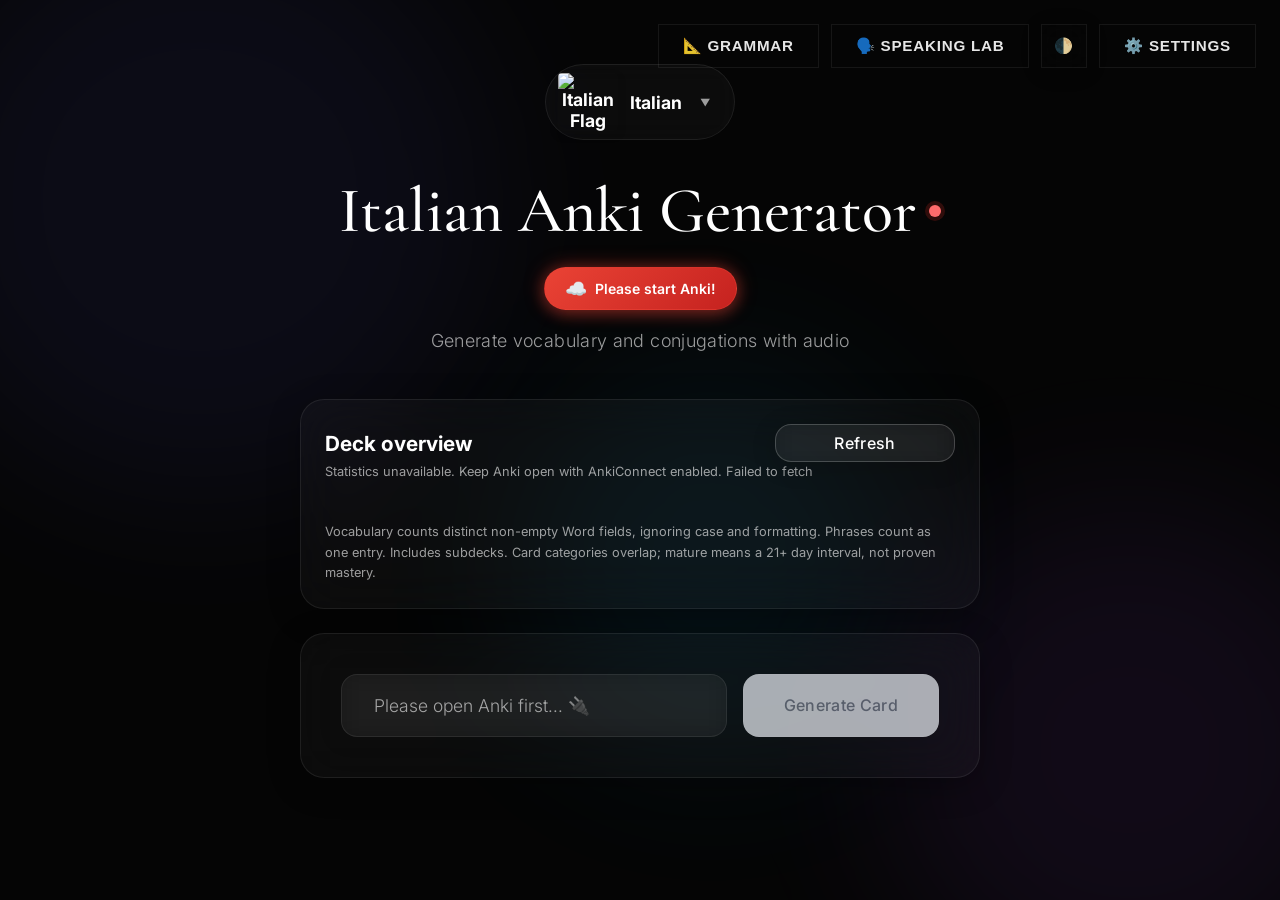
==== commit 336c962e: "sep 13 fox some buges" ====
--- a/static/index.html
+++ b/static/index.html
@@ -4,7 +4,7 @@
     <meta charset="UTF-8">
     <meta name="viewport" content="width=device-width, initial-scale=1.0">
     <title>Italian Anki Generator</title>
-    <link rel="stylesheet" href="styles.css?v=18">
+    <link rel="stylesheet" href="styles.css?v=26">
     <link href="https://fonts.googleapis.com/css2?family=Cormorant+Garamond:ital,wght@0,300;0,400;0,500;0,600;1,400;1,500&family=Inter:wght@300;400;500;600&display=swap" rel="stylesheet">
     <link rel="icon" type="image/png" href="/favicon.png">
     <script>
@@ -93,6 +93,13 @@
         
 
 
+        <section class="minimal-panel deck-stats" aria-labelledby="deckStatsTitle">
+            <div class="deck-stats-heading"><h2 id="deckStatsTitle">Deck overview</h2>
+                <button type="button" id="refreshDeckStats">Refresh</button></div>
+            <p id="deckStatsStatus" role="status">Loading deck statistics…</p>
+            <dl id="deckStatsGrid" class="deck-stats-grid"></dl>
+            <p class="deck-stats-note">Vocabulary counts distinct non-empty Word fields, ignoring case and formatting. Phrases count as one entry. Includes subdecks. Card categories overlap; mature means a 21+ day interval, not proven mastery.</p>
+        </section>
         <div class="input-section minimal-panel">
             <form id="wordForm">
                 <input type="text" id="wordInput" placeholder="Enter an Italian word or English phrase..." required autocomplete="off">
@@ -159,7 +166,8 @@
     </div>
 
     <script src="https://cdnjs.cloudflare.com/ajax/libs/gsap/3.12.2/gsap.min.js"></script>
-    <script src="app.js?v=13"></script>
+    <script src="app.js?v=14"></script>
+    <script src="deck-stats.js?v=1"></script>
     <script>
         const themeToggleBtn = document.getElementById('themeToggleBtn');
         if (themeToggleBtn) {
--- a/static/styles.css
+++ b/static/styles.css
@@ -42,7 +42,7 @@
 @media (max-width:620px) { .grammar-adaptive-panel { padding:16px; } .grammar-adaptive-header { flex-direction:column; gap:3px; } }
 
 /* Grammar Practice V2 workspace */
-.grammar-workspace-nav { position:sticky; top:14px; z-index:20; display:flex; width:max-content; max-width:100%; gap:5px; margin:10px auto 22px; padding:5px; border:1px solid var(--border-color); border-radius:14px; background:rgba(13,13,16,.88); box-shadow:var(--shadow-sm); backdrop-filter:blur(18px); }
+.grammar-workspace-nav { position:relative; top:auto; z-index:5; display:flex; width:max-content; max-width:100%; gap:5px; margin:10px auto 22px; padding:5px; border:1px solid var(--border-color); border-radius:14px; background:rgba(13,13,16,.88); box-shadow:var(--shadow-sm); backdrop-filter:blur(18px); }
 :root.light-mode .grammar-workspace-nav { background:rgba(255,255,255,.9); }
 .grammar-workspace-tab { min-width:0; border:0; border-radius:10px; padding:10px 17px; color:var(--text-secondary); background:transparent; font:inherit; font-size:.86rem; font-weight:700; white-space:nowrap; cursor:pointer; }
 .grammar-workspace-tab.active { color:#fff; background:linear-gradient(135deg,#8062c4,#4f7fd9); box-shadow:0 4px 16px rgba(94,77,175,.28); }
@@ -2830,3 +2830,40 @@
 .grammar-dictogloss-tip { margin:0 0 10px; font-size:.8rem; opacity:.65; }
 
 .speaking-record-hint.error { color:#ff8d8d; }
+
+/* Light mode: keep themed action buttons vivid. The generic
+   :root.light-mode button rule otherwise washes every gradient to gray. */
+:root.light-mode .grammar-adaptive-start,
+:root.light-mode .grammar-adaptive-submit,
+:root.light-mode .grammar-adaptive-next,
+:root.light-mode .grammar-dictogloss-btn,
+:root.light-mode .speaking-primary,
+:root.light-mode .speaking-secondary {
+    background: linear-gradient(135deg,#8d6bd7,#5a8dee);
+    color: #fff;
+    border: 1px solid transparent;
+}
+:root.light-mode .grammar-adaptive-next { background: linear-gradient(135deg,#2b9d5b,#4caf76); }
+:root.light-mode .grammar-repair-btn { background: linear-gradient(135deg,#c25b3a,#e08c3a); color:#fff; border-color: transparent; }
+:root.light-mode .speaking-record { background: rgba(255,107,107,.08); border:1px solid rgba(255,107,107,.4); color: inherit; }
+:root.light-mode .grammar-adaptive-start:hover,
+:root.light-mode .grammar-adaptive-submit:hover,
+:root.light-mode .grammar-dictogloss-btn:hover,
+:root.light-mode .speaking-primary:hover,
+:root.light-mode .speaking-secondary:hover {
+    background: linear-gradient(135deg,#9d7be7,#6a9df5);
+    color: #fff;
+}
+:root.light-mode .grammar-adaptive-next:hover { background: linear-gradient(135deg,#3fae6b,#5cbf86); color:#fff; }
+:root.light-mode .grammar-repair-btn:hover { background: linear-gradient(135deg,#d26b4a,#f09c4a); color:#fff; }
+:root.light-mode .speaking-record:hover { background: rgba(255,107,107,.16); color: inherit; }
+
+
+.deck-stats { margin-bottom: 24px; padding: 24px; text-align: left; }
+.deck-stats-heading { display: flex; align-items: center; justify-content: space-between; gap: 16px; }
+.deck-stats-heading h2 { margin: 0; font-size: 1.3rem; }
+.deck-stats-heading button { width: auto; padding: 8px 16px; }
+.deck-stats-grid { display: grid; grid-template-columns: repeat(auto-fit, minmax(130px, 1fr)); gap: 18px; margin: 20px 0; }
+.deck-stats-grid dt { font-size: .8rem; color: var(--text-secondary); }
+.deck-stats-grid dd { font-size: 1.6rem; margin: 6px 0 0; font-weight: 600; }
+.deck-stats-note, #deckStatsStatus { font-size: .8rem; color: var(--text-secondary); line-height: 1.6; }
